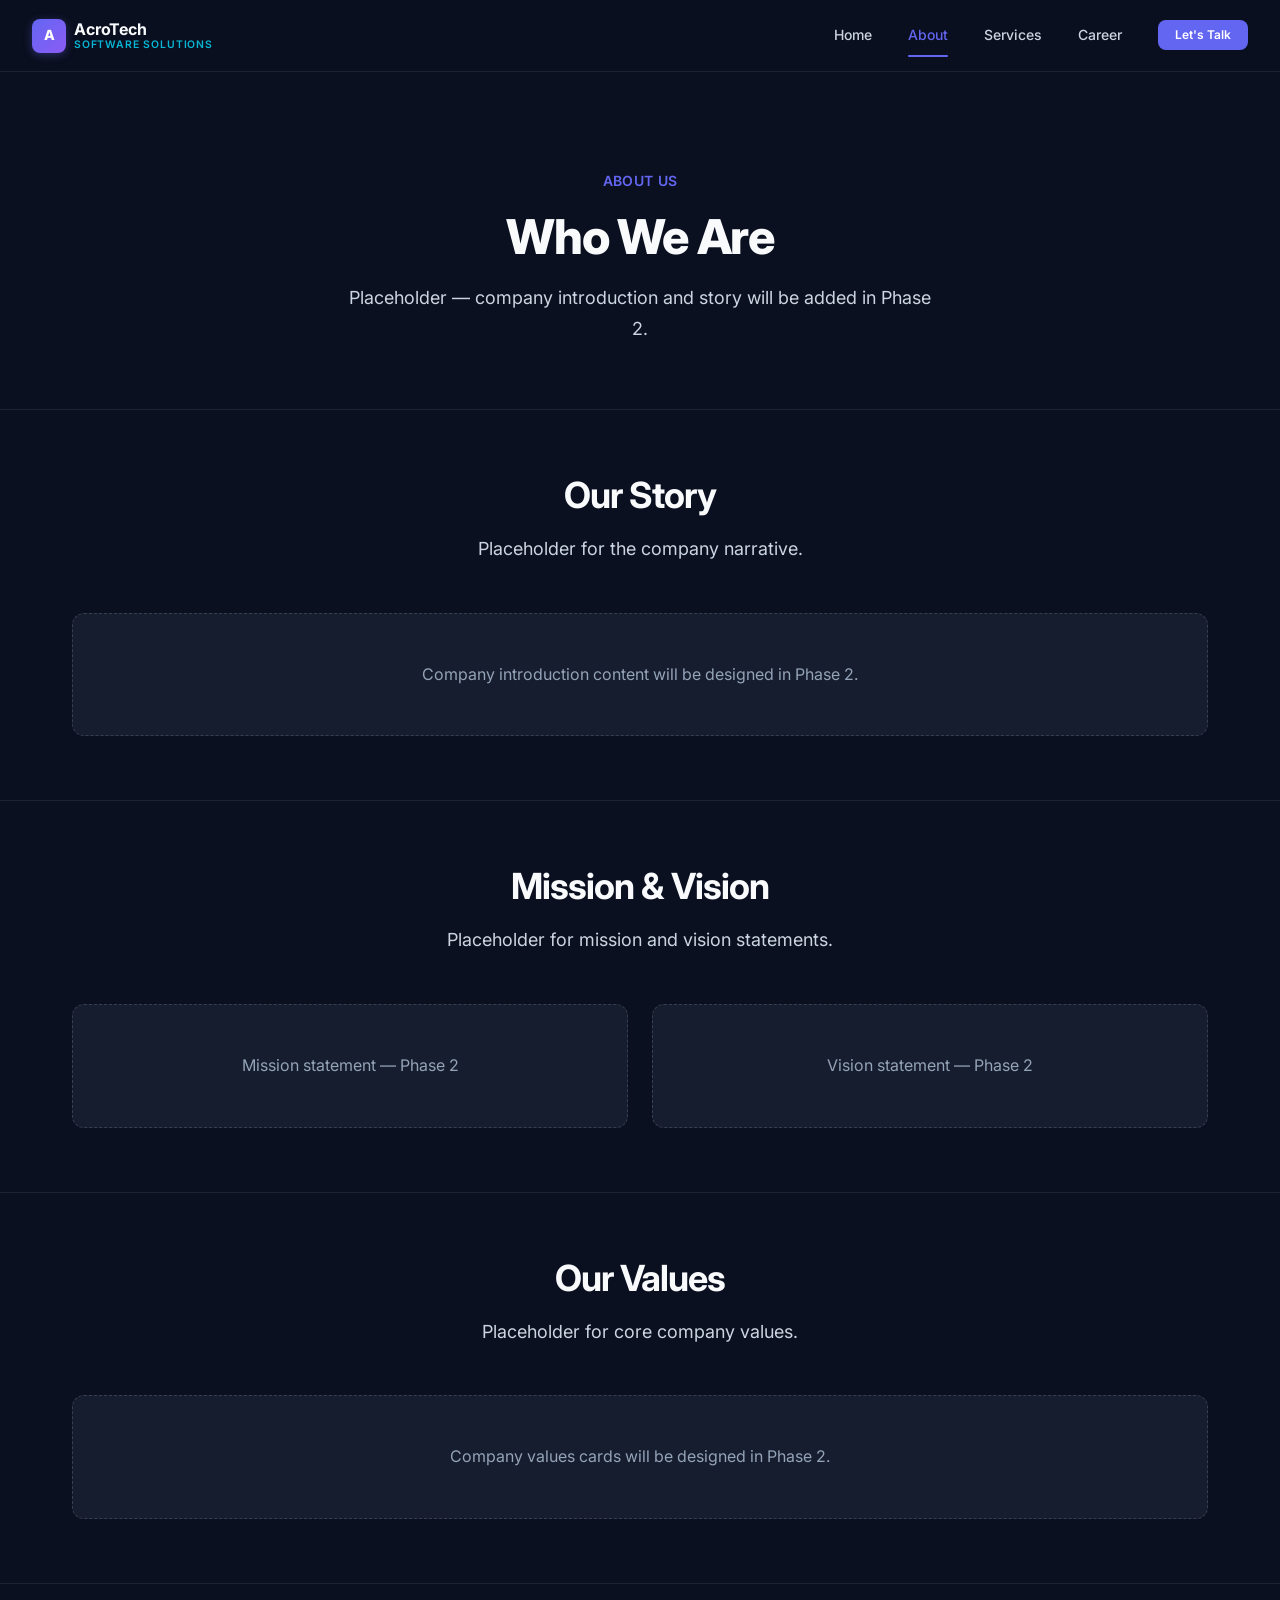
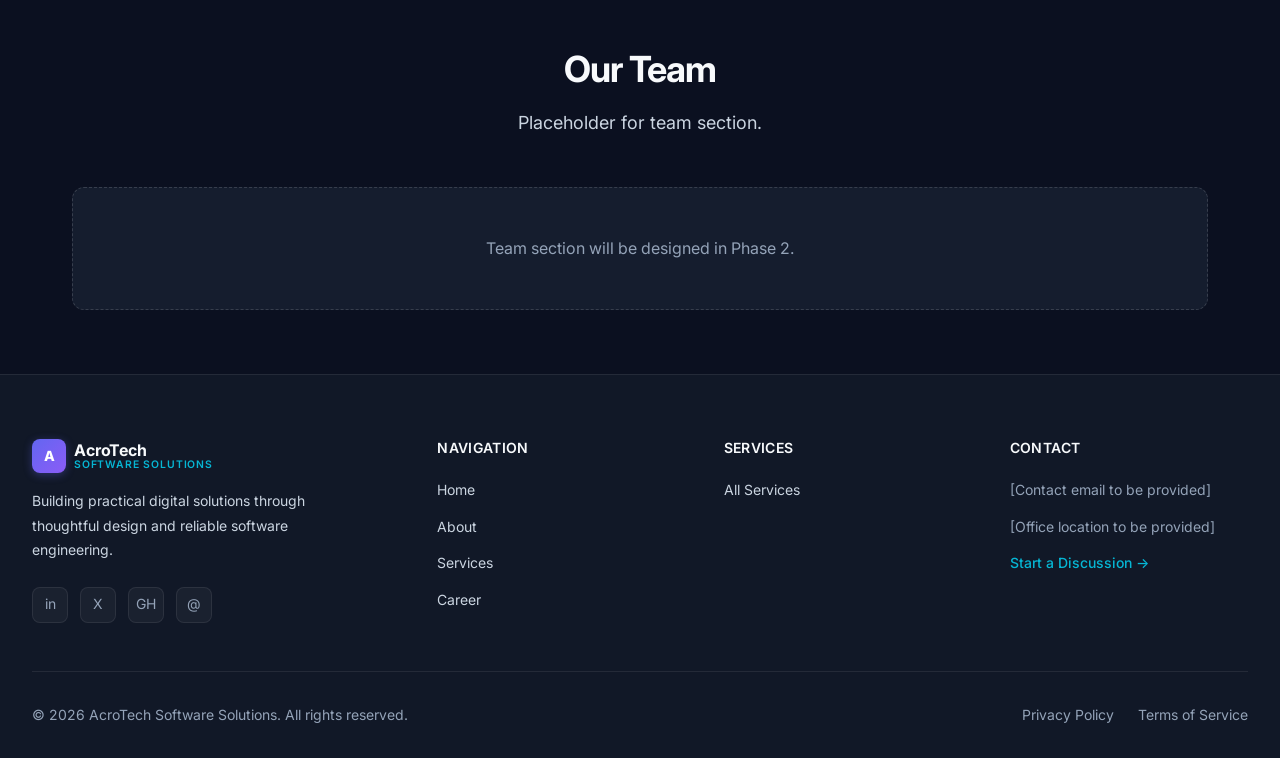
==== pages/about.html @ 577f17df "initial commit after home page final" ====
<!DOCTYPE html>
<html lang="en">
<head>
  <meta charset="UTF-8">
  <meta name="viewport" content="width=device-width, initial-scale=1.0">
  <meta name="description" content="Learn about AcroTech Software Solutions, our engineering approach, mission, and commitment to purposeful digital technology.">
  <title>About Us | AcroTech Software Solutions</title>

  <!-- Favicon References -->
  <link rel="icon" type="image/png" href="../assets/logos/logo.png">
  <link rel="apple-touch-icon" href="../assets/logos/logo.png">

  <!-- Google Fonts -->
  <link rel="preconnect" href="https://fonts.googleapis.com">
  <link rel="preconnect" href="https://fonts.gstatic.com" crossorigin>
  <link href="https://fonts.googleapis.com/css2?family=Inter:wght@400;500;600;700;800&display=swap" rel="stylesheet">

  <!-- Stylesheets -->
  <link rel="stylesheet" href="../css/variables.css">
  <link rel="stylesheet" href="../css/reset.css">
  <link rel="stylesheet" href="../css/global.css">
  <link rel="stylesheet" href="../css/layout.css">
  <link rel="stylesheet" href="../css/components.css">
  <link rel="stylesheet" href="../css/pages/about.css">
  <link rel="stylesheet" href="../css/responsive.css">
</head>
<body>

  <div class="page-wrapper">

    <!-- ======== HEADER ======== -->
    <header class="site-header" role="banner">
      <div class="header-inner">

        <!-- Logo -->
        <a href="../index.html" class="site-logo" aria-label="AcroTech Software Solutions — Home">
          <img src="../assets/logos/logo.png" alt="AcroTech Software Solutions" class="site-logo-img">
          <span class="site-logo-fallback">
            <span class="logo-icon" aria-hidden="true">A</span>
            <span class="site-logo-text">
              <span class="site-logo-name">AcroTech</span>
              <span class="site-logo-sub">Software Solutions</span>
            </span>
          </span>
        </a>

        <!-- Desktop Navigation -->
        <nav class="desktop-nav" aria-label="Main navigation">
          <a href="../index.html" class="nav-link" data-page="home">Home</a>
          <a href="about.html" class="nav-link" data-page="about">About</a>
          <a href="services.html" class="nav-link" data-page="services">Services</a>
          <a href="career.html" class="nav-link" data-page="career">Career</a>
          <a href="../index.html#contact" class="btn btn-primary btn-sm nav-cta desktop-only">Let's Talk</a>
        </nav>

        <!-- Hamburger (mobile) -->
        <button
          class="hamburger-btn"
          id="hamburger-btn"
          type="button"
          aria-label="Open menu"
          aria-expanded="false"
          aria-controls="mobile-nav"
        >
          <span class="hamburger-line" aria-hidden="true"></span>
          <span class="hamburger-line" aria-hidden="true"></span>
          <span class="hamburger-line" aria-hidden="true"></span>
        </button>
      </div>

      <!-- Mobile Overlay -->
      <div class="mobile-nav-overlay" id="mobile-nav-overlay" aria-hidden="true"></div>

      <!-- Mobile Navigation -->
      <nav class="mobile-nav" id="mobile-nav" aria-label="Mobile navigation">
        <div class="mobile-nav-links">
          <a href="../index.html" class="mobile-nav-link" data-page="home">Home</a>
          <a href="about.html" class="mobile-nav-link" data-page="about">About</a>
          <a href="services.html" class="mobile-nav-link" data-page="services">Services</a>
          <a href="career.html" class="mobile-nav-link" data-page="career">Career</a>
        </div>
        <div class="mobile-nav-cta">
          <a href="../index.html#contact" class="btn btn-primary">Let's Talk</a>
        </div>
      </nav>
    </header>

    <!-- ======== MAIN CONTENT (Preserved Foundation) ======== -->
    <main class="main-content" id="main-content">

      <!-- Page Hero -->
      <section class="page-hero">
        <div class="container">
          <span class="section-label">About Us</span>
          <h1 class="page-hero-title">Who We Are</h1>
          <p class="page-hero-subtitle">
            Placeholder — company introduction and story will be added in Phase 2.
          </p>
        </div>
      </section>

      <!-- Section: Company Introduction (placeholder) -->
      <section class="placeholder-section" id="introduction">
        <div class="container">
          <div class="section-header-center">
            <h2 class="section-title">Our Story</h2>
            <p class="section-subtitle">Placeholder for the company narrative.</p>
          </div>
          <div class="placeholder-block">
            <p>Company introduction content will be designed in Phase 2.</p>
          </div>
        </div>
      </section>

      <!-- Section: Mission & Vision (placeholder) -->
      <section class="placeholder-section" id="mission-vision">
        <div class="container">
          <div class="section-header-center">
            <h2 class="section-title">Mission &amp; Vision</h2>
            <p class="section-subtitle">Placeholder for mission and vision statements.</p>
          </div>
          <div class="grid grid-2 gap-6">
            <div class="placeholder-block">
              <p>Mission statement — Phase 2</p>
            </div>
            <div class="placeholder-block">
              <p>Vision statement — Phase 2</p>
            </div>
          </div>
        </div>
      </section>

      <!-- Section: Values (placeholder) -->
      <section class="placeholder-section" id="values">
        <div class="container">
          <div class="section-header-center">
            <h2 class="section-title">Our Values</h2>
            <p class="section-subtitle">Placeholder for core company values.</p>
          </div>
          <div class="placeholder-block">
            <p>Company values cards will be designed in Phase 2.</p>
          </div>
        </div>
      </section>

      <!-- Section: Team (placeholder) -->
      <section class="placeholder-section" id="team">
        <div class="container">
          <div class="section-header-center">
            <h2 class="section-title">Our Team</h2>
            <p class="section-subtitle">Placeholder for team section.</p>
          </div>
          <div class="placeholder-block">
            <p>Team section will be designed in Phase 2.</p>
          </div>
        </div>
      </section>

    </main>

    <!-- ======== FOOTER ======== -->
    <footer class="site-footer" role="contentinfo">
      <div class="footer-inner">
        <div class="footer-grid">

          <div class="footer-brand">
            <a href="../index.html" class="site-logo" aria-label="AcroTech Software Solutions — Home">
              <img src="../assets/logos/logo.png" alt="AcroTech Software Solutions" class="site-logo-img">
              <span class="site-logo-fallback">
                <span class="logo-icon" aria-hidden="true">A</span>
                <span class="site-logo-text">
                  <span class="site-logo-name">AcroTech</span>
                  <span class="site-logo-sub">Software Solutions</span>
                </span>
              </span>
            </a>
            <p class="footer-brand-text">
              Building practical digital solutions through thoughtful design and reliable software engineering.
            </p>
            <div class="footer-social">
              <a href="#" class="footer-social-link" aria-label="LinkedIn profile placeholder" title="LinkedIn">in</a>
              <a href="#" class="footer-social-link" aria-label="Twitter / X profile placeholder" title="Twitter / X">X</a>
              <a href="#" class="footer-social-link" aria-label="GitHub profile placeholder" title="GitHub">GH</a>
              <a href="#" class="footer-social-link" aria-label="Email placeholder" title="Email">@</a>
            </div>
          </div>

          <div class="footer-column">
            <h3 class="footer-heading">Navigation</h3>
            <div class="footer-links">
              <a href="../index.html" class="footer-link">Home</a>
              <a href="about.html" class="footer-link">About</a>
              <a href="services.html" class="footer-link">Services</a>
              <a href="career.html" class="footer-link">Career</a>
            </div>
          </div>

          <div class="footer-column">
            <h3 class="footer-heading">Services</h3>
            <div class="footer-links">
              <a href="services.html" class="footer-link">All Services</a>
            </div>
          </div>

          <div class="footer-column">
            <h3 class="footer-heading">Contact</h3>
            <div class="footer-links">
              <span class="footer-link" style="color: var(--color-text-muted);">[Contact email to be provided]</span>
              <span class="footer-link" style="color: var(--color-text-muted);">[Office location to be provided]</span>
              <a href="../index.html#contact" class="footer-link" style="color: var(--color-accent); font-weight: var(--font-medium);">Start a Discussion &rarr;</a>
            </div>
          </div>

        </div>

        <div class="footer-bottom">
          <p class="footer-copyright">&copy; <span class="js-current-year">2026</span> AcroTech Software Solutions. All rights reserved.</p>
          <div class="footer-legal">
            <a href="#" class="footer-legal-link">Privacy Policy</a>
            <a href="#" class="footer-legal-link">Terms of Service</a>
          </div>
        </div>
      </div>
    </footer>

  </div>

  <script src="../js/main.js"></script>
  <script src="../js/navigation.js"></script>
  <script src="../js/components.js"></script>
</body>
</html>
---- css/variables.css ----
/* ============================================
   CSS Design Tokens — Brand & System Variables
   ============================================ */

:root {
  /* ---- Brand Colors ---- */
  --color-primary: #6366F1;
  --color-primary-hover: #4F46E5;
  --color-primary-light: rgba(99, 102, 241, 0.12);
  --color-secondary: #8B5CF6;
  --color-secondary-hover: #7C3AED;
  --color-accent: #06B6D4;
  --color-accent-hover: #0891B2;

  /* ---- Background & Surface ---- */
  --color-dark-bg: #0B1020;
  --color-dark-surface: #111827;
  --color-dark-card: #151D2E;
  --color-light-bg: #F8FAFC;

  /* ---- Text ---- */
  --color-text-primary: #0F172A;
  --color-text-secondary: #475569;
  --color-text-muted: #94A3B8;
  --color-text-dark-theme: #F8FAFC;
  --color-text-dark-secondary: #CBD5E1;

  /* ---- Semantic ---- */
  --color-success: #22C55E;
  --color-warning: #F59E0B;
  --color-error: #EF4444;

  /* ---- Border ---- */
  --color-border: #E2E8F0;
  --color-border-dark: rgba(255, 255, 255, 0.08);
  --color-border-dark-hover: rgba(255, 255, 255, 0.15);

  /* ---- Typography ---- */
  --font-sans: 'Inter', -apple-system, BlinkMacSystemFont, 'Segoe UI', Roboto,
    Oxygen, Ubuntu, Cantarell, 'Helvetica Neue', sans-serif;
  --font-heading: 'Inter', var(--font-sans);
  --font-mono: 'JetBrains Mono', 'Fira Code', 'Cascadia Code', 'Consolas',
    monospace;

  /* Font Sizes (rem) */
  --text-xs: 0.75rem;     /* 12px */
  --text-sm: 0.875rem;    /* 14px */
  --text-base: 1rem;      /* 16px */
  --text-lg: 1.125rem;    /* 18px */
  --text-xl: 1.25rem;     /* 20px */
  --text-2xl: 1.5rem;     /* 24px */
  --text-3xl: 1.875rem;   /* 30px */
  --text-4xl: 2.25rem;    /* 36px */
  --text-5xl: 3rem;       /* 48px */
  --text-6xl: 3.75rem;    /* 60px */

  /* Font Weights */
  --font-normal: 400;
  --font-medium: 500;
  --font-semibold: 600;
  --font-bold: 700;
  --font-extrabold: 800;

  /* Line Heights */
  --leading-tight: 1.2;
  --leading-snug: 1.35;
  --leading-normal: 1.6;
  --leading-relaxed: 1.75;

  /* Letter Spacing */
  --tracking-tight: -0.025em;
  --tracking-normal: 0;
  --tracking-wide: 0.025em;

  /* ---- Spacing Scale ---- */
  --space-1: 0.25rem;   /* 4px */
  --space-2: 0.5rem;    /* 8px */
  --space-3: 0.75rem;   /* 12px */
  --space-4: 1rem;      /* 16px */
  --space-5: 1.25rem;   /* 20px */
  --space-6: 1.5rem;    /* 24px */
  --space-8: 2rem;      /* 32px */
  --space-10: 2.5rem;   /* 40px */
  --space-12: 3rem;     /* 48px */
  --space-16: 4rem;     /* 64px */
  --space-20: 5rem;     /* 80px */
  --space-24: 6rem;     /* 96px */
  --space-32: 8rem;     /* 128px */

  /* ---- Layout ---- */
  --content-max-width: 1200px;
  --content-wide-max-width: 1400px;
  --content-narrow-max-width: 800px;
  --header-height: 72px;
  --container-padding: var(--space-6);

  /* ---- Border Radius ---- */
  --radius-sm: 0.375rem;  /* 6px */
  --radius-md: 0.5rem;    /* 8px */
  --radius-lg: 0.75rem;   /* 12px */
  --radius-xl: 1rem;      /* 16px */
  --radius-2xl: 1.5rem;   /* 24px */
  --radius-full: 9999px;

  /* ---- Shadows ---- */
  --shadow-sm: 0 1px 2px rgba(0, 0, 0, 0.05);
  --shadow-md: 0 4px 6px -1px rgba(0, 0, 0, 0.07),
               0 2px 4px -2px rgba(0, 0, 0, 0.05);
  --shadow-lg: 0 10px 15px -3px rgba(0, 0, 0, 0.08),
               0 4px 6px -4px rgba(0, 0, 0, 0.04);
  --shadow-xl: 0 20px 25px -5px rgba(0, 0, 0, 0.1),
               0 8px 10px -6px rgba(0, 0, 0, 0.04);
  --shadow-glow-primary: 0 0 20px rgba(99, 102, 241, 0.25);
  --shadow-glow-accent: 0 0 20px rgba(6, 182, 212, 0.2);
  --shadow-dark-card: 0 4px 12px rgba(0, 0, 0, 0.3);

  /* ---- Transitions ---- */
  --transition-fast: 150ms ease;
  --transition-base: 250ms ease;
  --transition-slow: 400ms ease;
  --transition-spring: 350ms cubic-bezier(0.34, 1.56, 0.64, 1);

  /* ---- Z-Index Layers ---- */
  --z-dropdown: 100;
  --z-sticky: 200;
  --z-overlay: 300;
  --z-modal: 400;
  --z-nav: 500;
  --z-toast: 600;
}

/* Reduce motion for users who prefer it */
@media (prefers-reduced-motion: reduce) {
  :root {
    --transition-fast: 0ms;
    --transition-base: 0ms;
    --transition-slow: 0ms;
    --transition-spring: 0ms;
  }
}
---- css/global.css ----
/* ============================================
   Global Styles — Typography, links, buttons
   ============================================ */

/* ---- Typography ---- */

h1 {
  font-size: var(--text-5xl);
  font-weight: var(--font-extrabold);
  line-height: var(--leading-tight);
  letter-spacing: var(--tracking-tight);
  color: var(--color-text-dark-theme);
}

h2 {
  font-size: var(--text-4xl);
  font-weight: var(--font-bold);
  line-height: var(--leading-tight);
  letter-spacing: var(--tracking-tight);
  color: var(--color-text-dark-theme);
}

h3 {
  font-size: var(--text-2xl);
  font-weight: var(--font-semibold);
  line-height: var(--leading-snug);
  color: var(--color-text-dark-theme);
}

h4 {
  font-size: var(--text-xl);
  font-weight: var(--font-semibold);
  line-height: var(--leading-snug);
  color: var(--color-text-dark-theme);
}

h5 {
  font-size: var(--text-lg);
  font-weight: var(--font-medium);
  line-height: var(--leading-snug);
  color: var(--color-text-dark-theme);
}

h6 {
  font-size: var(--text-base);
  font-weight: var(--font-medium);
  line-height: var(--leading-snug);
  color: var(--color-text-dark-theme);
}

p {
  font-size: var(--text-base);
  line-height: var(--leading-normal);
  color: var(--color-text-dark-secondary);
}

p + p {
  margin-top: var(--space-4);
}

small {
  font-size: var(--text-sm);
  color: var(--color-text-muted);
}

strong {
  font-weight: var(--font-semibold);
}

/* ---- Links ---- */

a {
  transition: color var(--transition-fast);
}

a:hover {
  color: var(--color-primary);
}

a:focus-visible {
  outline: 2px solid var(--color-primary);
  outline-offset: 2px;
  border-radius: var(--radius-sm);
}

/* ---- Buttons ---- */

.btn {
  display: inline-flex;
  align-items: center;
  justify-content: center;
  gap: var(--space-2);
  padding: var(--space-3) var(--space-6);
  font-size: var(--text-sm);
  font-weight: var(--font-semibold);
  line-height: 1;
  border-radius: var(--radius-md);
  cursor: pointer;
  transition: all var(--transition-base);
  white-space: nowrap;
  border: 1px solid transparent;
  text-decoration: none;
}

.btn:focus-visible {
  outline: 2px solid var(--color-primary);
  outline-offset: 2px;
}

/* Primary Button */
.btn-primary {
  background: var(--color-primary);
  color: #fff;
}

.btn-primary:hover {
  background: var(--color-primary-hover);
  color: #fff;
  box-shadow: var(--shadow-glow-primary);
  transform: translateY(-1px);
}

.btn-primary:active {
  transform: translateY(0);
  box-shadow: none;
}

/* Secondary / Outline Button */
.btn-secondary {
  background: transparent;
  color: var(--color-text-dark-theme);
  border-color: var(--color-border-dark-hover);
}

.btn-secondary:hover {
  background: rgba(255, 255, 255, 0.05);
  border-color: var(--color-primary);
  color: var(--color-primary);
}

/* Ghost Button */
.btn-ghost {
  background: transparent;
  color: var(--color-text-dark-secondary);
}

.btn-ghost:hover {
  background: rgba(255, 255, 255, 0.05);
  color: var(--color-text-dark-theme);
}

/* Button Sizes */
.btn-sm {
  padding: var(--space-2) var(--space-4);
  font-size: var(--text-xs);
}

.btn-lg {
  padding: var(--space-4) var(--space-8);
  font-size: var(--text-base);
}

/* ---- Cards ---- */

.card {
  background: var(--color-dark-card);
  border: 1px solid var(--color-border-dark);
  border-radius: var(--radius-lg);
  padding: var(--space-6);
  transition: border-color var(--transition-base),
              box-shadow var(--transition-base),
              transform var(--transition-base);
}

.card:hover {
  border-color: var(--color-border-dark-hover);
  box-shadow: var(--shadow-dark-card);
}

/* ---- Section Helpers ---- */

.section {
  padding: var(--space-20) 0;
}

.section-sm {
  padding: var(--space-12) 0;
}

.section-lg {
  padding: var(--space-32) 0;
}

/* Section Titles */
.section-label {
  display: inline-block;
  font-size: var(--text-sm);
  font-weight: var(--font-semibold);
  color: var(--color-primary);
  text-transform: uppercase;
  letter-spacing: var(--tracking-wide);
  margin-bottom: var(--space-4);
}

.section-title {
  font-size: var(--text-4xl);
  font-weight: var(--font-bold);
  line-height: var(--leading-tight);
  color: var(--color-text-dark-theme);
  margin-bottom: var(--space-4);
}

.section-subtitle {
  font-size: var(--text-lg);
  color: var(--color-text-dark-secondary);
  max-width: 640px;
  line-height: var(--leading-relaxed);
}

/* Centered section header */
.section-header-center {
  text-align: center;
  margin-bottom: var(--space-12);
}

.section-header-center .section-subtitle {
  margin-left: auto;
  margin-right: auto;
}

/* ---- Dividers ---- */

hr,
.divider {
  border: none;
  height: 1px;
  background: var(--color-border-dark);
  margin: var(--space-8) 0;
}

/* ---- Selection ---- */

::selection {
  background: var(--color-primary);
  color: #fff;
}

/* ---- Scrollbar (Webkit) ---- */

::-webkit-scrollbar {
  width: 8px;
}

::-webkit-scrollbar-track {
  background: var(--color-dark-bg);
}

::-webkit-scrollbar-thumb {
  background: var(--color-dark-card);
  border-radius: var(--radius-full);
}

::-webkit-scrollbar-thumb:hover {
  background: var(--color-text-muted);
}
---- css/layout.css ----
/* ============================================
   Layout — Containers, grid, and page structure
   ============================================ */

/* ---- Page Layout ---- */

.page-wrapper {
  display: flex;
  flex-direction: column;
  min-height: 100vh;
}

.main-content {
  flex: 1;
  padding-top: var(--header-height);
}

/* ---- Containers ---- */

.container {
  width: 100%;
  max-width: var(--content-max-width);
  margin-left: auto;
  margin-right: auto;
  padding-left: var(--container-padding);
  padding-right: var(--container-padding);
}

.container-wide {
  max-width: var(--content-wide-max-width);
}

.container-narrow {
  max-width: var(--content-narrow-max-width);
}

/* ---- Grid System ---- */

.grid {
  display: grid;
  gap: var(--space-6);
}

.grid-2 {
  grid-template-columns: repeat(2, 1fr);
}

.grid-3 {
  grid-template-columns: repeat(3, 1fr);
}

.grid-4 {
  grid-template-columns: repeat(4, 1fr);
}

/* ---- Flex Utilities ---- */

.flex {
  display: flex;
}

.flex-center {
  display: flex;
  align-items: center;
  justify-content: center;
}

.flex-between {
  display: flex;
  align-items: center;
  justify-content: space-between;
}

.flex-col {
  flex-direction: column;
}

.flex-wrap {
  flex-wrap: wrap;
}

.gap-2 { gap: var(--space-2); }
.gap-3 { gap: var(--space-3); }
.gap-4 { gap: var(--space-4); }
.gap-6 { gap: var(--space-6); }
.gap-8 { gap: var(--space-8); }

/* ---- Text Alignment ---- */

.text-center { text-align: center; }
.text-left   { text-align: left; }
.text-right  { text-align: right; }
---- css/components.css ----
/* ============================================
   Components — Header, Footer, Navigation
   ============================================ */

/* ============================
   HEADER / NAVIGATION
   ============================ */

.site-header {
  position: fixed;
  top: 0;
  left: 0;
  right: 0;
  height: var(--header-height);
  z-index: var(--z-nav);
  background: rgba(11, 16, 32, 0.85);
  backdrop-filter: blur(16px);
  -webkit-backdrop-filter: blur(16px);
  border-bottom: 1px solid var(--color-border-dark);
  transition: background var(--transition-base),
              border-color var(--transition-base);
}

.header-inner {
  display: flex;
  align-items: center;
  justify-content: space-between;
  height: 100%;
  max-width: var(--content-wide-max-width);
  margin: 0 auto;
  padding: 0 var(--container-padding);
}

/* ---- Logo ---- */

.site-logo {
  display: flex;
  align-items: center;
  gap: var(--space-3);
  font-size: var(--text-lg);
  font-weight: var(--font-bold);
  color: var(--color-text-dark-theme);
  text-decoration: none;
  transition: color var(--transition-fast);
  flex-shrink: 0;
}

.site-logo:hover {
  color: var(--color-primary);
}

.site-logo-img {
  height: 38px;
  width: auto;
  max-width: 220px;
  object-fit: contain;
  display: none; /* Shown dynamically when image file is present */
}

.site-logo-fallback {
  display: inline-flex;
  align-items: center;
  gap: var(--space-2);
}

.site-logo .logo-icon {
  width: 34px;
  height: 34px;
  background: linear-gradient(135deg, var(--color-primary), var(--color-secondary));
  border-radius: var(--radius-md);
  display: flex;
  align-items: center;
  justify-content: center;
  color: #fff;
  font-weight: var(--font-extrabold);
  font-size: var(--text-sm);
  box-shadow: 0 2px 8px rgba(99, 102, 241, 0.35);
  flex-shrink: 0;
}

.site-logo-text {
  display: inline-flex;
  flex-direction: column;
  line-height: 1.15;
}

.site-logo-name {
  font-size: var(--text-base);
  font-weight: var(--font-bold);
  color: var(--color-text-dark-theme);
  letter-spacing: -0.01em;
}

.site-logo-sub {
  font-size: 0.65rem;
  font-weight: var(--font-semibold);
  color: var(--color-accent);
  letter-spacing: 0.08em;
  text-transform: uppercase;
}

/* ---- Desktop Navigation ---- */

.desktop-nav {
  display: flex;
  align-items: center;
  gap: var(--space-1);
}

.nav-link {
  position: relative;
  display: inline-flex;
  align-items: center;
  padding: var(--space-2) var(--space-4);
  font-size: var(--text-sm);
  font-weight: var(--font-medium);
  color: var(--color-text-dark-secondary);
  text-decoration: none;
  border-radius: var(--radius-md);
  transition: color var(--transition-fast),
              background var(--transition-fast);
}

.nav-link:hover {
  color: var(--color-text-dark-theme);
  background: rgba(255, 255, 255, 0.05);
}

.nav-link:focus-visible {
  outline: 2px solid var(--color-primary);
  outline-offset: 2px;
}

.nav-link.active {
  color: var(--color-primary);
}

.nav-link.active::after {
  content: '';
  position: absolute;
  bottom: -2px;
  left: var(--space-4);
  right: var(--space-4);
  height: 2px;
  background: var(--color-primary);
  border-radius: var(--radius-full);
}

/* CTA in nav */
.nav-cta {
  margin-left: var(--space-4);
}

/* ---- Hamburger Button ---- */

.hamburger-btn {
  display: none;
  flex-direction: column;
  justify-content: center;
  align-items: center;
  width: 44px;
  height: 44px;
  padding: var(--space-2);
  cursor: pointer;
  border: none;
  background: transparent;
  border-radius: var(--radius-md);
  transition: background var(--transition-fast);
  position: relative;
  z-index: calc(var(--z-nav) + 2);
}

.hamburger-btn:hover {
  background: rgba(255, 255, 255, 0.05);
}

.hamburger-btn:focus-visible {
  outline: 2px solid var(--color-primary);
  outline-offset: 2px;
}

.hamburger-line {
  display: block;
  width: 22px;
  height: 2px;
  background: var(--color-text-dark-theme);
  border-radius: var(--radius-full);
  transition: transform var(--transition-base),
              opacity var(--transition-fast);
}

.hamburger-line + .hamburger-line {
  margin-top: 5px;
}

/* Hamburger → X animation */
.hamburger-btn[aria-expanded="true"] .hamburger-line:nth-child(1) {
  transform: translateY(7px) rotate(45deg);
}

.hamburger-btn[aria-expanded="true"] .hamburger-line:nth-child(2) {
  opacity: 0;
}

.hamburger-btn[aria-expanded="true"] .hamburger-line:nth-child(3) {
  transform: translateY(-7px) rotate(-45deg);
}

/* ---- Mobile Navigation ---- */

.mobile-nav-overlay {
  display: none;
  position: fixed;
  inset: 0;
  background: rgba(0, 0, 0, 0.5);
  z-index: calc(var(--z-nav) - 1);
  opacity: 0;
  transition: opacity var(--transition-base);
}

.mobile-nav-overlay.is-visible {
  display: block;
  opacity: 1;
}

.mobile-nav {
  display: none;
  position: fixed;
  top: var(--header-height);
  left: 0;
  right: 0;
  z-index: var(--z-nav);
  background: var(--color-dark-surface);
  border-bottom: 1px solid var(--color-border-dark);
  padding: var(--space-4) 0;
  transform: translateY(-10px);
  opacity: 0;
  transition: transform var(--transition-base),
              opacity var(--transition-base);
  max-height: calc(100vh - var(--header-height));
  overflow-y: auto;
}

.mobile-nav.is-open {
  display: block;
  transform: translateY(0);
  opacity: 1;
}

.mobile-nav-links {
  display: flex;
  flex-direction: column;
  padding: var(--space-2) var(--container-padding);
}

.mobile-nav-link {
  display: flex;
  align-items: center;
  padding: var(--space-4) var(--space-4);
  font-size: var(--text-base);
  font-weight: var(--font-medium);
  color: var(--color-text-dark-secondary);
  text-decoration: none;
  border-radius: var(--radius-md);
  transition: color var(--transition-fast),
              background var(--transition-fast);
  min-height: 48px; /* comfortable touch target */
}

.mobile-nav-link:hover,
.mobile-nav-link:focus-visible {
  color: var(--color-text-dark-theme);
  background: rgba(255, 255, 255, 0.05);
}

.mobile-nav-link:focus-visible {
  outline: 2px solid var(--color-primary);
  outline-offset: -2px;
}

.mobile-nav-link.active {
  color: var(--color-primary);
  background: var(--color-primary-light);
}

.mobile-nav-cta {
  margin: var(--space-4) var(--container-padding) var(--space-2);
}

.mobile-nav-cta .btn {
  width: 100%;
  justify-content: center;
}

/* ============================
   FOOTER
   ============================ */

.site-footer {
  background: var(--color-dark-surface);
  border-top: 1px solid var(--color-border-dark);
  padding-top: var(--space-16);
  padding-bottom: var(--space-8);
}

.footer-inner {
  max-width: var(--content-wide-max-width);
  margin: 0 auto;
  padding: 0 var(--container-padding);
}

.footer-grid {
  display: grid;
  grid-template-columns: 1.5fr repeat(3, 1fr);
  gap: var(--space-12);
  padding-bottom: var(--space-12);
  border-bottom: 1px solid var(--color-border-dark);
}

/* Brand Column */
.footer-brand {
  max-width: 320px;
}

.footer-brand .site-logo {
  margin-bottom: var(--space-4);
}

.footer-brand-text {
  font-size: var(--text-sm);
  color: var(--color-text-dark-secondary);
  line-height: var(--leading-relaxed);
  margin-bottom: var(--space-6);
}

/* Social Icons */
.footer-social {
  display: flex;
  gap: var(--space-3);
}

.footer-social-link {
  display: flex;
  align-items: center;
  justify-content: center;
  width: 36px;
  height: 36px;
  border-radius: var(--radius-md);
  color: var(--color-text-muted);
  background: rgba(255, 255, 255, 0.04);
  border: 1px solid var(--color-border-dark);
  transition: all var(--transition-fast);
  font-size: var(--text-sm);
}

.footer-social-link:hover {
  color: var(--color-primary);
  border-color: var(--color-primary);
  background: var(--color-primary-light);
}

.footer-social-link:focus-visible {
  outline: 2px solid var(--color-primary);
  outline-offset: 2px;
}

/* Footer Column */
.footer-column {
  display: flex;
  flex-direction: column;
}

.footer-heading {
  font-size: var(--text-sm);
  font-weight: var(--font-semibold);
  color: var(--color-text-dark-theme);
  text-transform: uppercase;
  letter-spacing: var(--tracking-wide);
  margin-bottom: var(--space-5);
}

.footer-links {
  display: flex;
  flex-direction: column;
  gap: var(--space-3);
}

.footer-link {
  font-size: var(--text-sm);
  color: var(--color-text-dark-secondary);
  text-decoration: none;
  transition: color var(--transition-fast);
  line-height: var(--leading-relaxed);
}

.footer-link:hover {
  color: var(--color-primary);
}

.footer-link:focus-visible {
  outline: 2px solid var(--color-primary);
  outline-offset: 2px;
  border-radius: var(--radius-sm);
}

/* Footer Bottom */
.footer-bottom {
  display: flex;
  align-items: center;
  justify-content: space-between;
  padding-top: var(--space-8);
  flex-wrap: wrap;
  gap: var(--space-4);
}

.footer-copyright {
  font-size: var(--text-sm);
  color: var(--color-text-muted);
}

.footer-legal {
  display: flex;
  gap: var(--space-6);
}

.footer-legal-link {
  font-size: var(--text-sm);
  color: var(--color-text-muted);
  text-decoration: none;
  transition: color var(--transition-fast);
}

.footer-legal-link:hover {
  color: var(--color-text-dark-secondary);
}

/* ============================
   PLACEHOLDER PAGE SECTIONS
   ============================ */

.page-hero {
  padding: var(--space-24) 0 var(--space-16);
  text-align: center;
}

.page-hero-title {
  font-size: var(--text-5xl);
  font-weight: var(--font-extrabold);
  color: var(--color-text-dark-theme);
  margin-bottom: var(--space-4);
  letter-spacing: var(--tracking-tight);
}

.page-hero-subtitle {
  font-size: var(--text-lg);
  color: var(--color-text-dark-secondary);
  max-width: 600px;
  margin: 0 auto;
  line-height: var(--leading-relaxed);
}

/* Placeholder section blocks */
.placeholder-section {
  padding: var(--space-16) 0;
  border-top: 1px solid var(--color-border-dark);
}

.placeholder-block {
  background: var(--color-dark-card);
  border: 1px dashed var(--color-border-dark-hover);
  border-radius: var(--radius-lg);
  padding: var(--space-12) var(--space-8);
  text-align: center;
  color: var(--color-text-muted);
  font-size: var(--text-sm);
}

.placeholder-block p {
  color: var(--color-text-muted);
}
---- css/pages/about.css ----
/* ============================================
   About Page — Page-specific styles
   ============================================ */

/* Styles for the About page will be added in Phase 2 */
---- css/responsive.css ----
/* ============================================
   Responsive Breakpoints
   ============================================

   Mobile-first approach:
   - Base styles     : < 640px  (small phones)
   - sm              : ≥ 640px  (large phones)
   - md              : ≥ 768px  (tablets)
   - lg              : ≥ 1024px (small desktops)
   - xl              : ≥ 1280px (large desktops)
   - 2xl             : ≥ 1536px (wide screens)
   ============================================ */

/* ---- Mobile: Show hamburger, hide desktop nav ---- */

@media (max-width: 1023px) {
  .hamburger-btn {
    display: flex;
  }

  .desktop-nav {
    display: none;
  }

  .nav-cta.desktop-only {
    display: none;
  }
}

/* ---- Desktop: Hide hamburger, show desktop nav ---- */

@media (min-width: 1024px) {
  .hamburger-btn {
    display: none !important;
  }

  .mobile-nav,
  .mobile-nav-overlay {
    display: none !important;
  }

  .desktop-nav {
    display: flex;
  }
}

/* ---- Small phones (< 640px) ---- */

@media (max-width: 639px) {
  :root {
    --container-padding: var(--space-4);
  }

  h1, .page-hero-title {
    font-size: var(--text-3xl);
  }

  h2, .section-title {
    font-size: var(--text-2xl);
  }

  h3 {
    font-size: var(--text-xl);
  }

  .section {
    padding: var(--space-12) 0;
  }

  .section-lg {
    padding: var(--space-16) 0;
  }

  .page-hero {
    padding: var(--space-16) 0 var(--space-10);
  }

  /* Footer: single column */
  .footer-grid {
    grid-template-columns: 1fr;
    gap: var(--space-8);
  }

  .footer-bottom {
    flex-direction: column;
    align-items: flex-start;
  }

  .footer-legal {
    flex-wrap: wrap;
    gap: var(--space-4);
  }

  /* Grid: single column */
  .grid-2,
  .grid-3,
  .grid-4 {
    grid-template-columns: 1fr;
  }
}

/* ---- Tablets (640px – 1023px) ---- */

@media (min-width: 640px) and (max-width: 1023px) {
  h1, .page-hero-title {
    font-size: var(--text-4xl);
  }

  /* Footer: 2 columns */
  .footer-grid {
    grid-template-columns: 1fr 1fr;
    gap: var(--space-8);
  }

  .footer-brand {
    grid-column: 1 / -1;
  }

  /* Grid: adjust columns */
  .grid-3,
  .grid-4 {
    grid-template-columns: repeat(2, 1fr);
  }
}

/* ---- Large desktops (≥ 1280px) ---- */

@media (min-width: 1280px) {
  :root {
    --container-padding: var(--space-8);
  }
}

/* ---- Prevent horizontal overflow globally ---- */

html {
  overflow-x: hidden;
}

body {
  overflow-x: hidden;
}
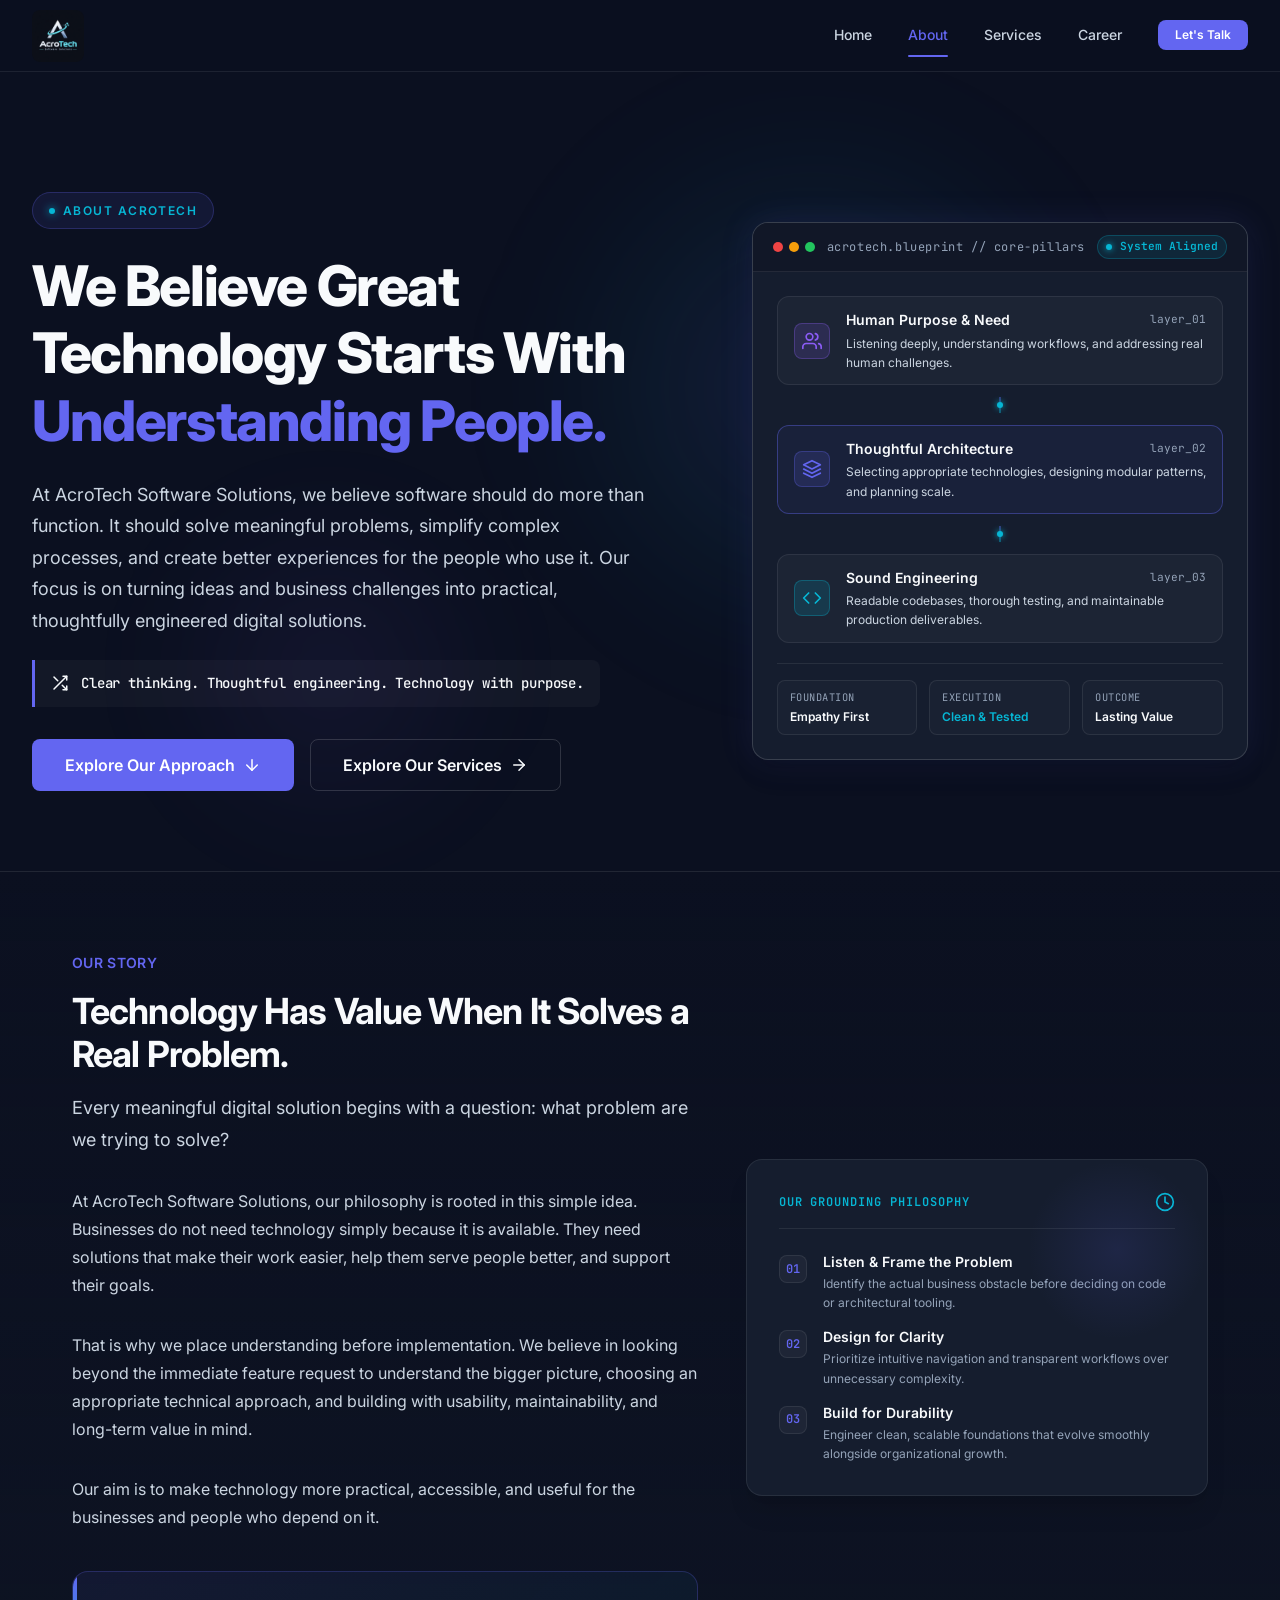
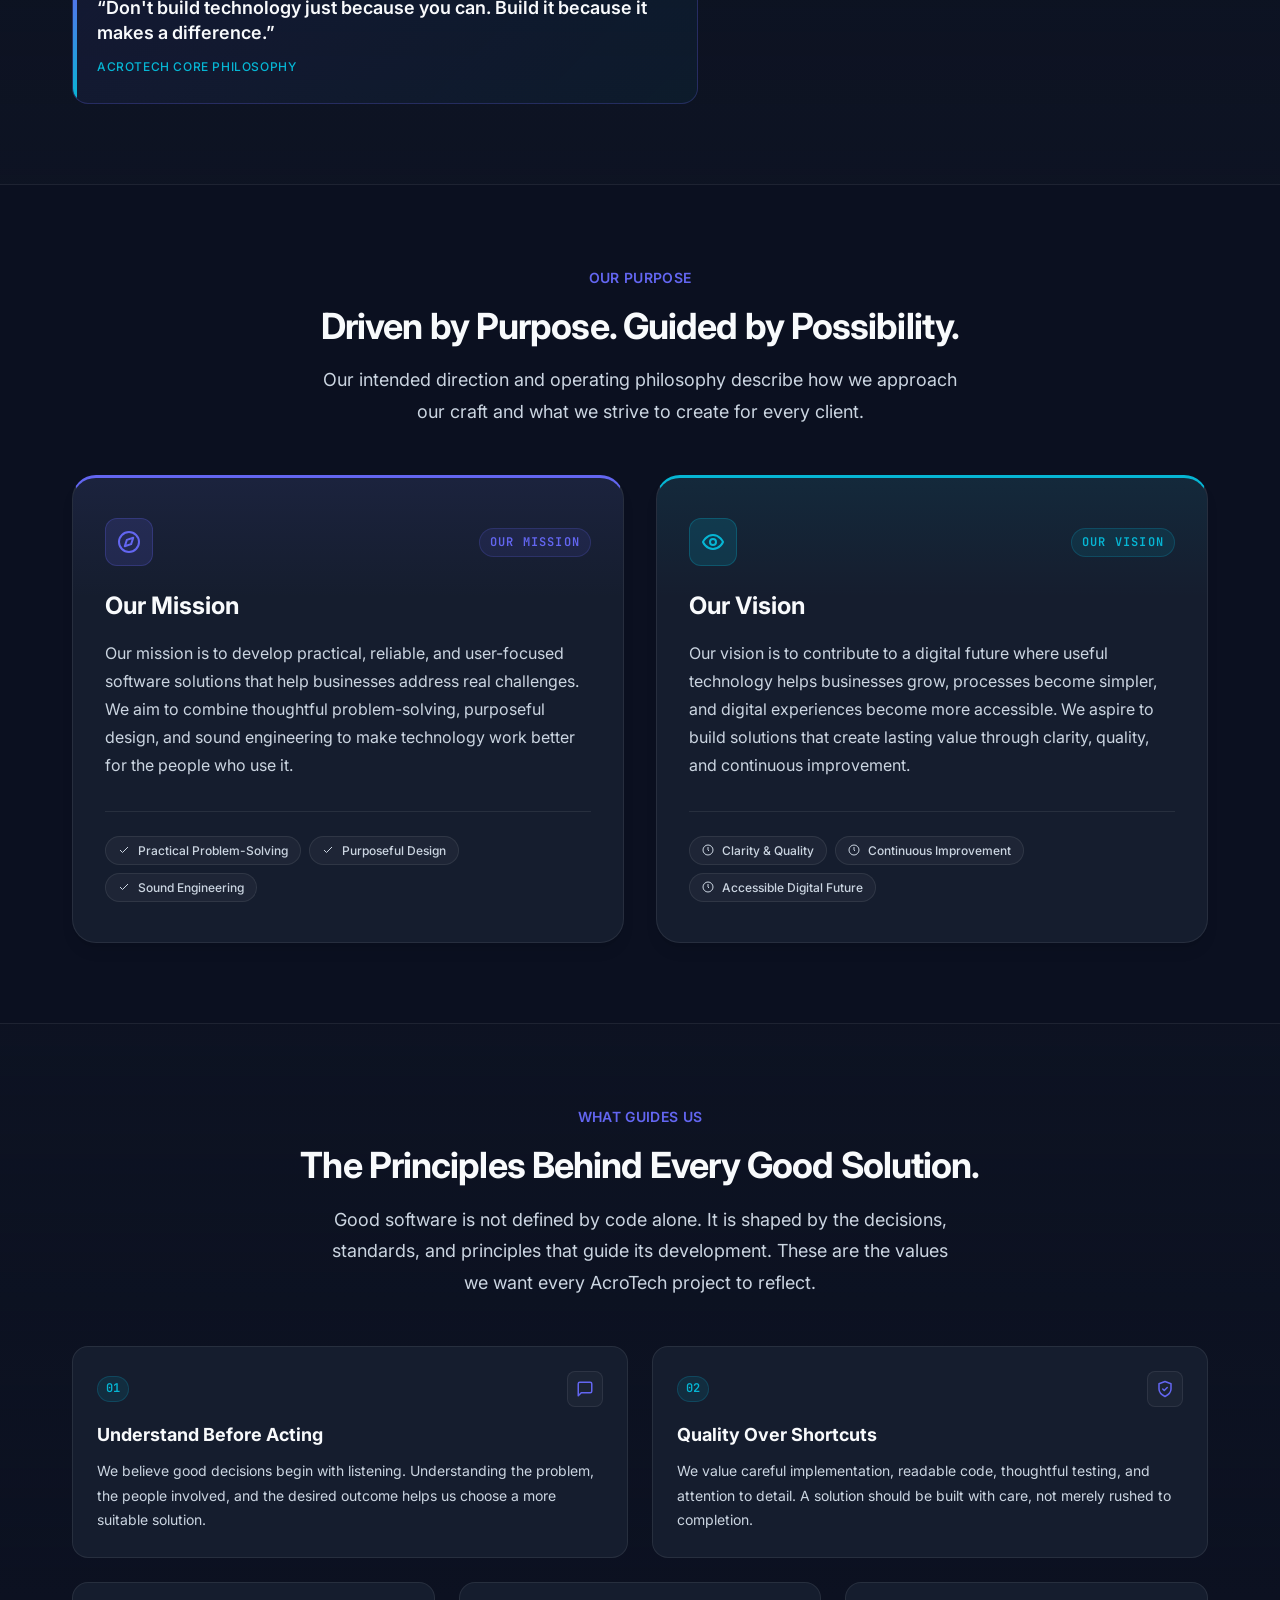
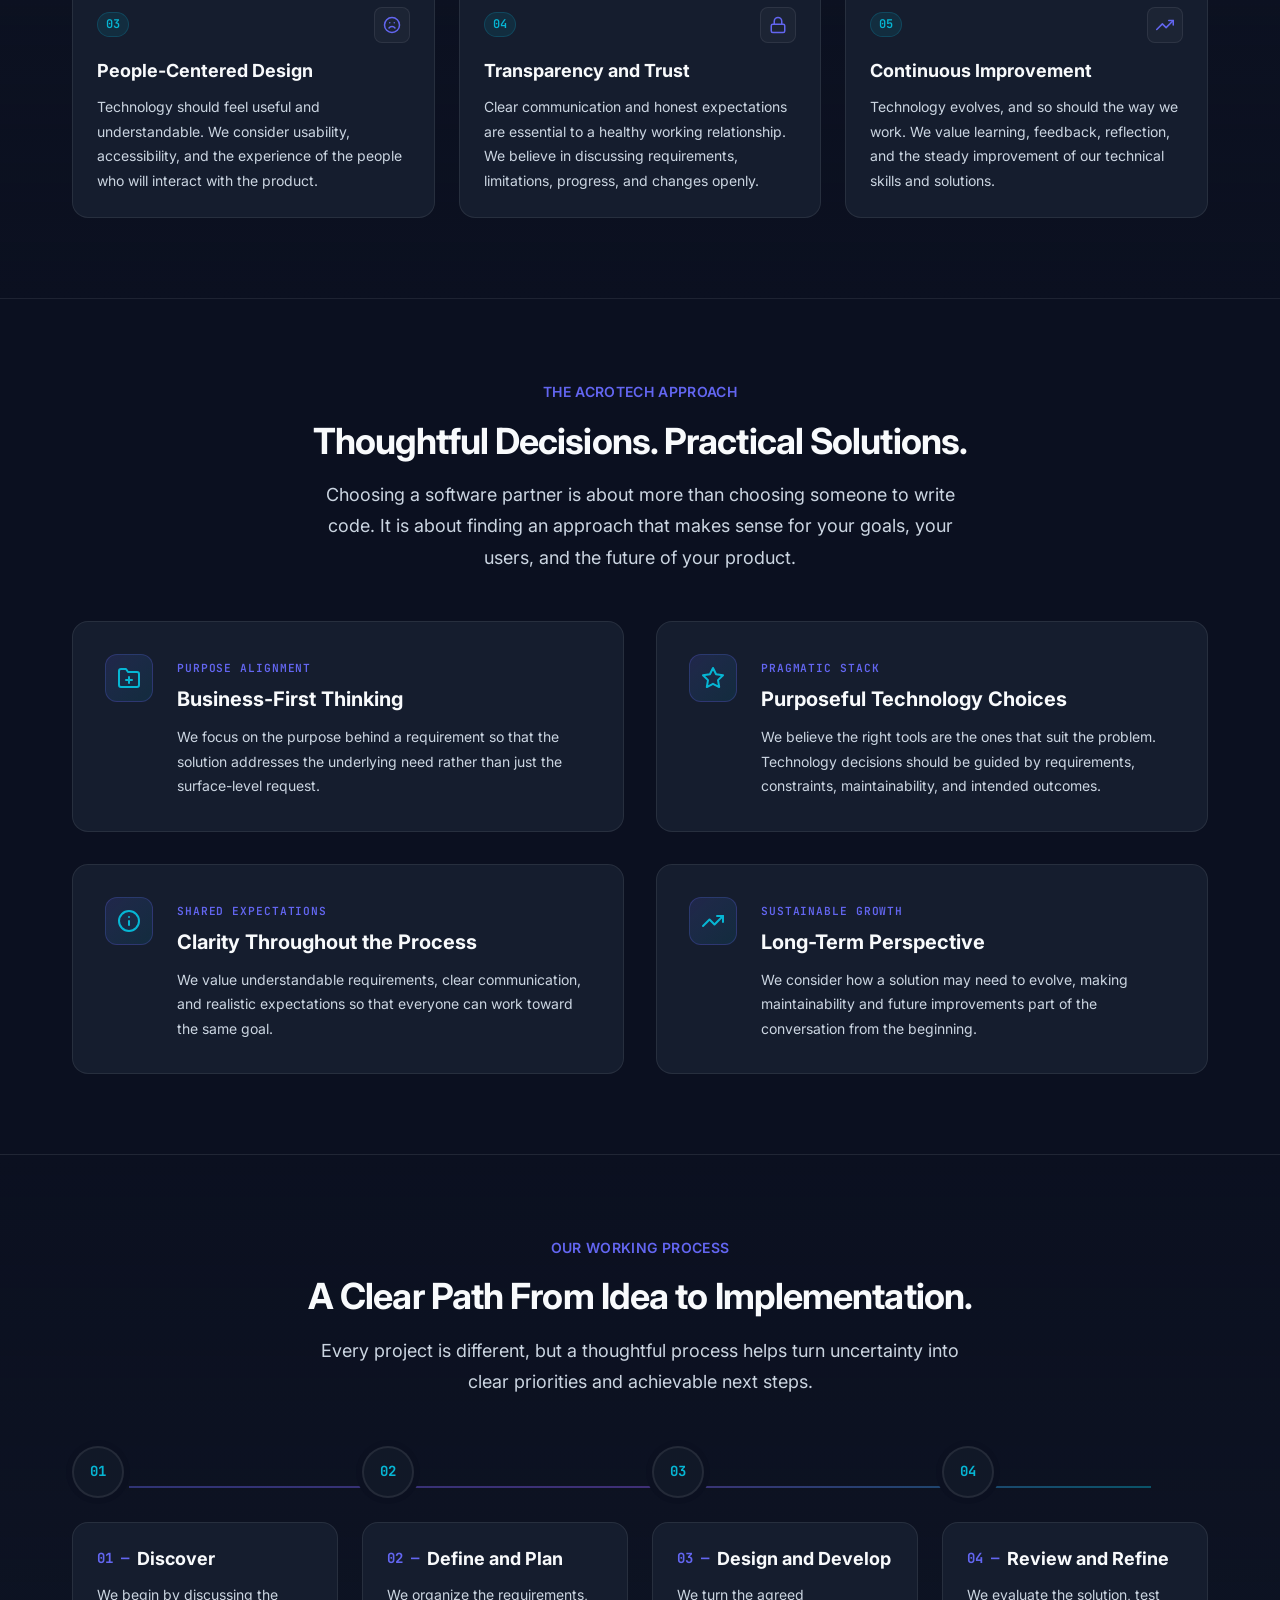
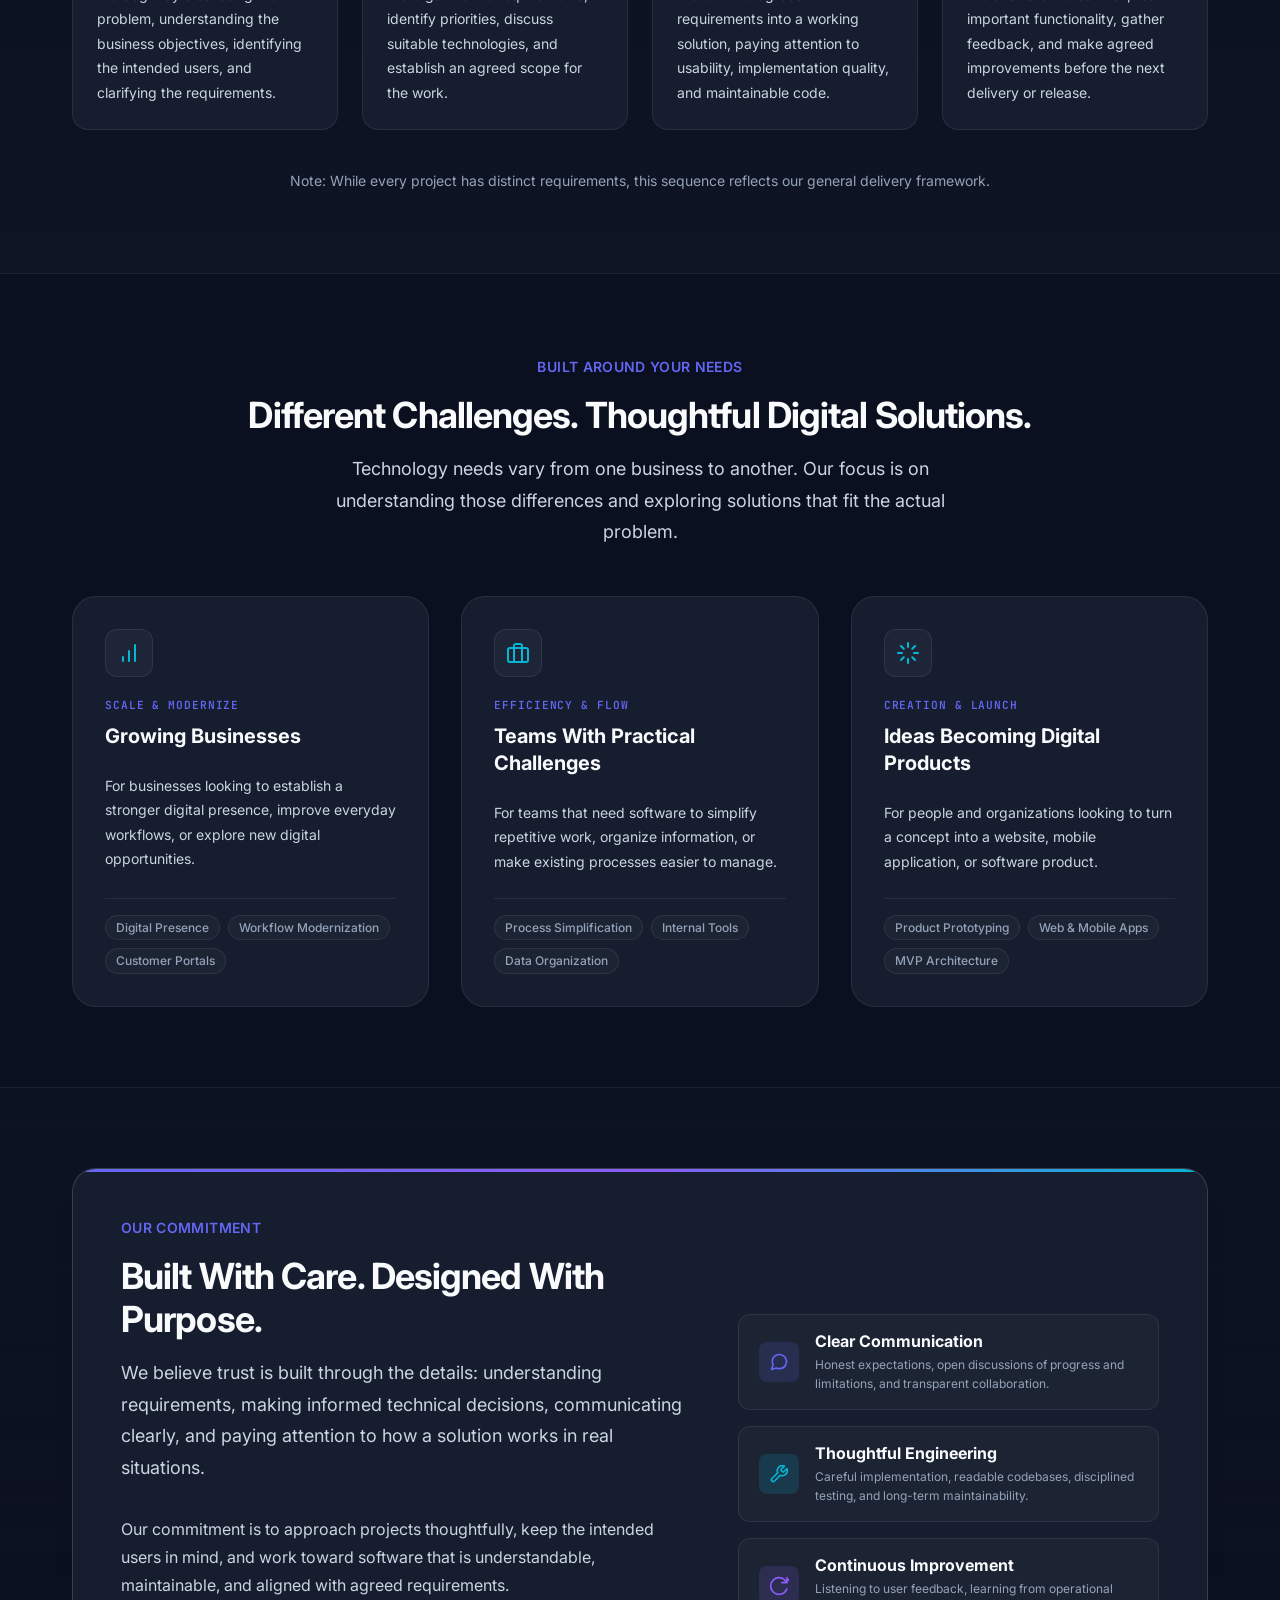
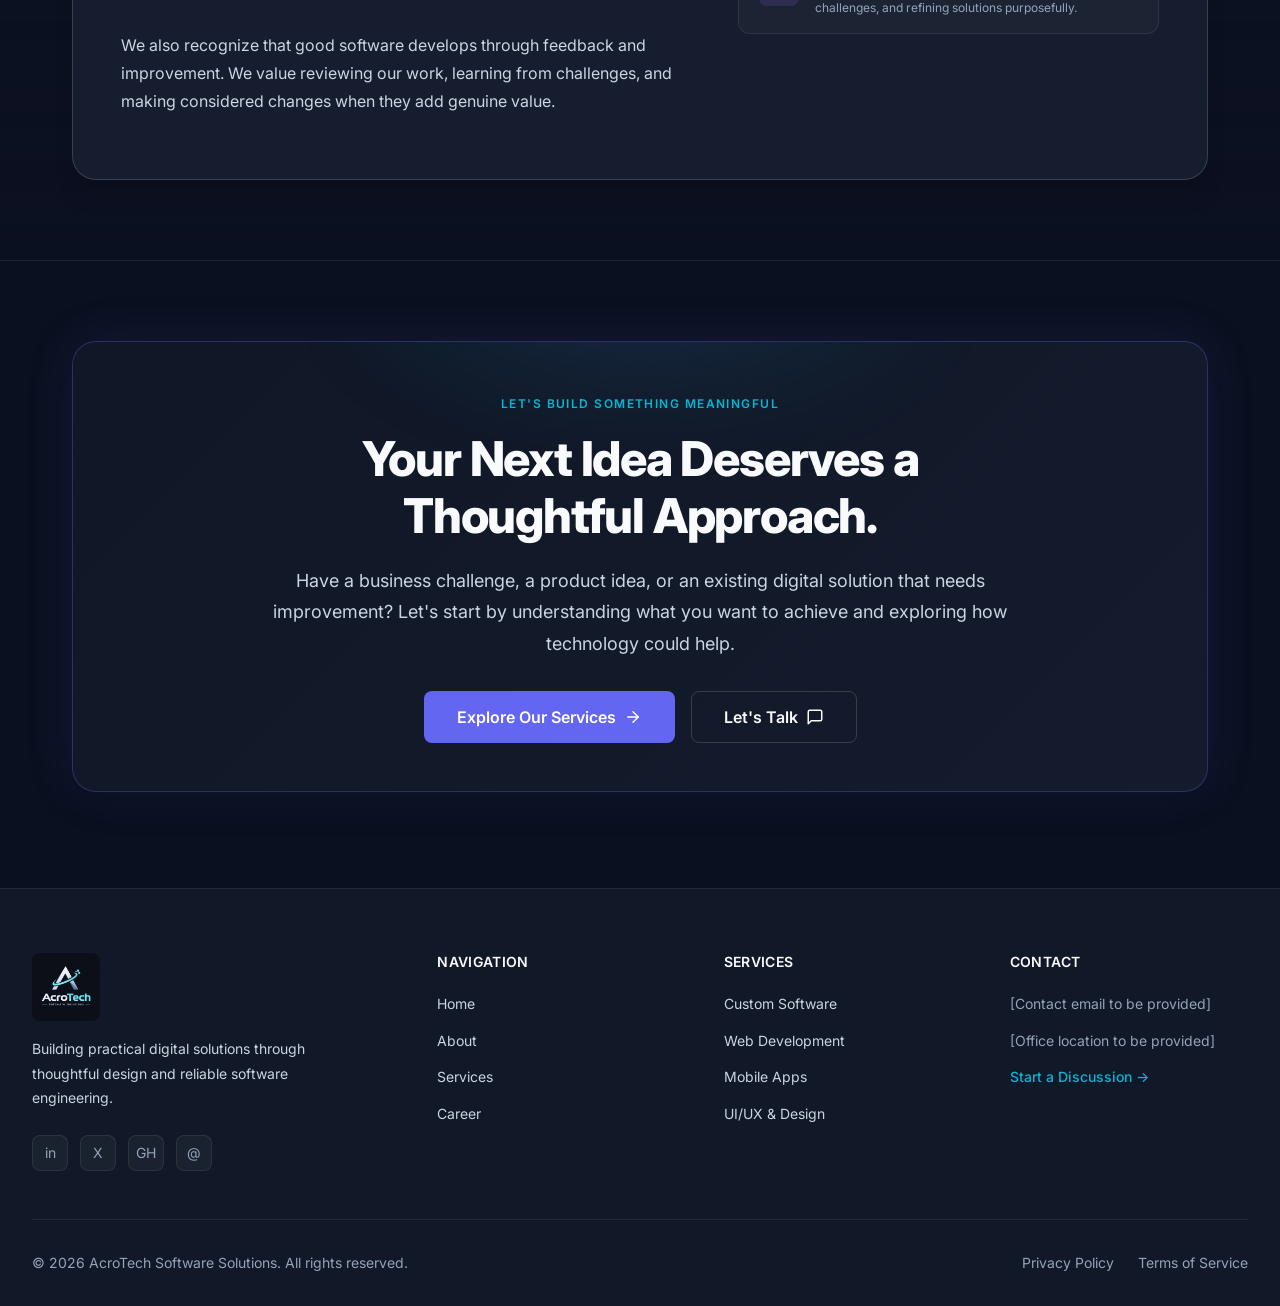
==== commit e1f0e4b1: "about page done" ====
--- a/pages/about.html
+++ b/pages/about.html
@@ -1,9 +1,11 @@
 <!DOCTYPE html>
 <html lang="en">
+
 <head>
   <meta charset="UTF-8">
   <meta name="viewport" content="width=device-width, initial-scale=1.0">
-  <meta name="description" content="Learn about AcroTech Software Solutions, our engineering approach, mission, and commitment to purposeful digital technology.">
+  <meta name="description"
+    content="Learn about AcroTech Software Solutions, our approach to software development, our values, and our commitment to building practical digital solutions.">
   <title>About Us | AcroTech Software Solutions</title>
 
   <!-- Favicon References -->
@@ -13,7 +15,9 @@
   <!-- Google Fonts -->
   <link rel="preconnect" href="https://fonts.googleapis.com">
   <link rel="preconnect" href="https://fonts.gstatic.com" crossorigin>
-  <link href="https://fonts.googleapis.com/css2?family=Inter:wght@400;500;600;700;800&display=swap" rel="stylesheet">
+  <link
+    href="https://fonts.googleapis.com/css2?family=Inter:wght@400;500;600;700;800&family=JetBrains+Mono:wght@400;500;600&display=swap"
+    rel="stylesheet">
 
   <!-- Stylesheets -->
   <link rel="stylesheet" href="../css/variables.css">
@@ -24,6 +28,7 @@
   <link rel="stylesheet" href="../css/pages/about.css">
   <link rel="stylesheet" href="../css/responsive.css">
 </head>
+
 <body>
 
   <div class="page-wrapper">
@@ -47,21 +52,15 @@
         <!-- Desktop Navigation -->
         <nav class="desktop-nav" aria-label="Main navigation">
           <a href="../index.html" class="nav-link" data-page="home">Home</a>
-          <a href="about.html" class="nav-link" data-page="about">About</a>
+          <a href="about.html" class="nav-link active" data-page="about" aria-current="page">About</a>
           <a href="services.html" class="nav-link" data-page="services">Services</a>
           <a href="career.html" class="nav-link" data-page="career">Career</a>
           <a href="../index.html#contact" class="btn btn-primary btn-sm nav-cta desktop-only">Let's Talk</a>
         </nav>
 
         <!-- Hamburger (mobile) -->
-        <button
-          class="hamburger-btn"
-          id="hamburger-btn"
-          type="button"
-          aria-label="Open menu"
-          aria-expanded="false"
-          aria-controls="mobile-nav"
-        >
+        <button class="hamburger-btn" id="hamburger-btn" type="button" aria-label="Open menu" aria-expanded="false"
+          aria-controls="mobile-nav">
           <span class="hamburger-line" aria-hidden="true"></span>
           <span class="hamburger-line" aria-hidden="true"></span>
           <span class="hamburger-line" aria-hidden="true"></span>
@@ -75,7 +74,7 @@
       <nav class="mobile-nav" id="mobile-nav" aria-label="Mobile navigation">
         <div class="mobile-nav-links">
           <a href="../index.html" class="mobile-nav-link" data-page="home">Home</a>
-          <a href="about.html" class="mobile-nav-link" data-page="about">About</a>
+          <a href="about.html" class="mobile-nav-link active" data-page="about" aria-current="page">About</a>
           <a href="services.html" class="mobile-nav-link" data-page="services">Services</a>
           <a href="career.html" class="mobile-nav-link" data-page="career">Career</a>
         </div>
@@ -85,73 +84,891 @@
       </nav>
     </header>
 
-    <!-- ======== MAIN CONTENT (Preserved Foundation) ======== -->
+    <!-- ======== MAIN CONTENT ======== -->
     <main class="main-content" id="main-content">
 
-      <!-- Page Hero -->
-      <section class="page-hero">
+      <!-- ============================================
+           SECTION 1: ABOUT HERO — INTRODUCE WHO WE ARE
+           ============================================ -->
+      <section class="about-hero" id="about-hero">
+        <div class="container container-wide">
+          <div class="about-hero-grid">
+
+            <!-- Hero Left Content -->
+            <div class="about-hero-content">
+              <div class="hero-eyebrow">
+                <span class="hero-eyebrow-dot" aria-hidden="true"></span>
+                <span>ABOUT ACROTECH</span>
+              </div>
+
+              <h1 class="about-hero-title">
+                We Believe Great Technology Starts With <span class="text-highlight">Understanding People.</span>
+              </h1>
+
+              <p class="about-hero-lead">
+                At AcroTech Software Solutions, we believe software should do more than function. It should solve
+                meaningful problems, simplify complex processes, and create better experiences for the people who use
+                it. Our focus is on turning ideas and business challenges into practical, thoughtfully engineered digital
+                solutions.
+              </p>
+
+              <div class="about-hero-quote" role="note">
+                <svg width="18" height="18" viewBox="0 0 24 24" fill="none" stroke="currentColor" stroke-width="2"
+                  stroke-linecap="round" stroke-linejoin="round" aria-hidden="true">
+                  <path d="M16 3h5v5"></path>
+                  <path d="M4 20L21 3"></path>
+                  <path d="M21 16v5h-5"></path>
+                  <path d="M15 15l6 6"></path>
+                  <path d="M4 4l5 5"></path>
+                </svg>
+                <span>Clear thinking. Thoughtful engineering. Technology with purpose.</span>
+              </div>
+
+              <div class="about-hero-actions">
+                <a href="#working-process" class="btn btn-primary btn-lg">
+                  Explore Our Approach
+                  <svg width="18" height="18" viewBox="0 0 24 24" fill="none" stroke="currentColor" stroke-width="2"
+                    stroke-linecap="round" stroke-linejoin="round" aria-hidden="true">
+                    <line x1="12" y1="5" x2="12" y2="19"></line>
+                    <polyline points="19 12 12 19 5 12"></polyline>
+                  </svg>
+                </a>
+                <a href="services.html" class="btn btn-secondary btn-lg">
+                  Explore Our Services
+                  <svg width="18" height="18" viewBox="0 0 24 24" fill="none" stroke="currentColor" stroke-width="2"
+                    stroke-linecap="round" stroke-linejoin="round" aria-hidden="true">
+                    <line x1="5" y1="12" x2="19" y2="12"></line>
+                    <polyline points="12 5 19 12 12 19"></polyline>
+                  </svg>
+                </a>
+              </div>
+            </div>
+
+            <!-- Hero Right Visual: Purposeful System Architecture Blueprint -->
+            <div class="about-hero-visual" aria-hidden="true">
+              <div class="blueprint-window">
+                <div class="blueprint-topbar">
+                  <div class="blueprint-dots">
+                    <span class="blueprint-dot blueprint-dot-red"></span>
+                    <span class="blueprint-dot blueprint-dot-yellow"></span>
+                    <span class="blueprint-dot blueprint-dot-green"></span>
+                  </div>
+                  <span class="blueprint-title">acrotech.blueprint // core-pillars</span>
+                  <div class="blueprint-badge">
+                    <span class="blueprint-pulse"></span>
+                    <span>System Aligned</span>
+                  </div>
+                </div>
+
+                <div class="blueprint-body">
+                  <div class="modules-diagram">
+
+                    <!-- Node 1: People & Problem -->
+                    <div class="module-node">
+                      <div class="node-icon-box purple">
+                        <svg width="20" height="20" viewBox="0 0 24 24" fill="none" stroke="currentColor"
+                          stroke-width="2" stroke-linecap="round" stroke-linejoin="round">
+                          <path d="M17 21v-2a4 4 0 0 0-4-4H5a4 4 0 0 0-4 4v2"></path>
+                          <circle cx="9" cy="7" r="4"></circle>
+                          <path d="M23 21v-2a4 4 0 0 0-3-3.87"></path>
+                          <path d="M16 3.13a4 4 0 0 1 0 7.75"></path>
+                        </svg>
+                      </div>
+                      <div class="node-content">
+                        <div class="node-header">
+                          <span class="node-name">Human Purpose &amp; Need</span>
+                          <span class="node-tag">layer_01</span>
+                        </div>
+                        <p class="node-desc">Listening deeply, understanding workflows, and addressing real human challenges.</p>
+                      </div>
+                    </div>
+
+                    <!-- Connector Line -->
+                    <div class="node-connector">
+                      <div class="node-connector-line"></div>
+                      <div class="node-connector-dot"></div>
+                    </div>
+
+                    <!-- Node 2: Thoughtful Architecture -->
+                    <div class="module-node active-pillar">
+                      <div class="node-icon-box indigo">
+                        <svg width="20" height="20" viewBox="0 0 24 24" fill="none" stroke="currentColor"
+                          stroke-width="2" stroke-linecap="round" stroke-linejoin="round">
+                          <polygon points="12 2 2 7 12 12 22 7 12 2"></polygon>
+                          <polyline points="2 17 12 22 22 17"></polyline>
+                          <polyline points="2 12 12 17 22 12"></polyline>
+                        </svg>
+                      </div>
+                      <div class="node-content">
+                        <div class="node-header">
+                          <span class="node-name">Thoughtful Architecture</span>
+                          <span class="node-tag">layer_02</span>
+                        </div>
+                        <p class="node-desc">Selecting appropriate technologies, designing modular patterns, and planning scale.</p>
+                      </div>
+                    </div>
+
+                    <!-- Connector Line -->
+                    <div class="node-connector">
+                      <div class="node-connector-line"></div>
+                      <div class="node-connector-dot"></div>
+                    </div>
+
+                    <!-- Node 3: Sound Engineering -->
+                    <div class="module-node">
+                      <div class="node-icon-box cyan">
+                        <svg width="20" height="20" viewBox="0 0 24 24" fill="none" stroke="currentColor"
+                          stroke-width="2" stroke-linecap="round" stroke-linejoin="round">
+                          <polyline points="16 18 22 12 16 6"></polyline>
+                          <polyline points="8 6 2 12 8 18"></polyline>
+                        </svg>
+                      </div>
+                      <div class="node-content">
+                        <div class="node-header">
+                          <span class="node-name">Sound Engineering</span>
+                          <span class="node-tag">layer_03</span>
+                        </div>
+                        <p class="node-desc">Readable codebases, thorough testing, and maintainable production deliverables.</p>
+                      </div>
+                    </div>
+
+                  </div>
+
+                  <!-- Metrics Strip -->
+                  <div class="blueprint-metrics">
+                    <div class="bp-metric">
+                      <span class="bp-metric-label">Foundation</span>
+                      <span class="bp-metric-val">Empathy First</span>
+                    </div>
+                    <div class="bp-metric">
+                      <span class="bp-metric-label">Execution</span>
+                      <span class="bp-metric-val accent">Clean &amp; Tested</span>
+                    </div>
+                    <div class="bp-metric">
+                      <span class="bp-metric-label">Outcome</span>
+                      <span class="bp-metric-val">Lasting Value</span>
+                    </div>
+                  </div>
+                </div>
+              </div>
+            </div>
+
+          </div>
+        </div>
+      </section>
+
+      <!-- ============================================
+           SECTION 2: OUR STORY — WHY WE EXIST
+           ============================================ -->
+      <section class="story-section" id="our-story">
         <div class="container">
-          <span class="section-label">About Us</span>
-          <h1 class="page-hero-title">Who We Are</h1>
-          <p class="page-hero-subtitle">
-            Placeholder — company introduction and story will be added in Phase 2.
-          </p>
+          <div class="story-grid">
+
+            <!-- Narrative Content -->
+            <div class="story-content">
+              <span class="section-label">OUR STORY</span>
+              <h2 class="section-title">Technology Has Value When It Solves a Real Problem.</h2>
+
+              <p class="story-lead">
+                Every meaningful digital solution begins with a question: what problem are we trying to solve?
+              </p>
+
+              <p class="story-body">
+                At AcroTech Software Solutions, our philosophy is rooted in this simple idea. Businesses do not need
+                technology simply because it is available. They need solutions that make their work easier, help them
+                serve people better, and support their goals.
+              </p>
+
+              <p class="story-body">
+                That is why we place understanding before implementation. We believe in looking beyond the immediate
+                feature request to understand the bigger picture, choosing an appropriate technical approach, and
+                building with usability, maintainability, and long-term value in mind.
+              </p>
+
+              <p class="story-body">
+                Our aim is to make technology more practical, accessible, and useful for the businesses and people who
+                depend on it.
+              </p>
+
+              <!-- Emphasized Statement Card -->
+              <div class="story-quote-card">
+                <p class="story-quote-text">
+                  &ldquo;Don't build technology just because you can. Build it because it makes a difference.&rdquo;
+                </p>
+                <span class="story-quote-attribution">AcroTech Core Philosophy</span>
+              </div>
+            </div>
+
+            <!-- Supporting Visual Panel: Principles Matrix -->
+            <div class="story-visual-wrap">
+              <div class="philosophy-panel">
+                <div class="panel-header-mini">
+                  <span class="panel-header-title">Our Grounding Philosophy</span>
+                  <svg width="20" height="20" viewBox="0 0 24 24" fill="none" stroke="var(--color-accent)"
+                    stroke-width="2" stroke-linecap="round" stroke-linejoin="round" aria-hidden="true">
+                    <circle cx="12" cy="12" r="10"></circle>
+                    <polyline points="12 6 12 12 16 14"></polyline>
+                  </svg>
+                </div>
+
+                <div class="panel-steps">
+                  <div class="panel-step-item">
+                    <div class="step-num-badge">01</div>
+                    <div>
+                      <h3 class="step-text-title">Listen &amp; Frame the Problem</h3>
+                      <p class="step-text-desc">Identify the actual business obstacle before deciding on code or architectural tooling.</p>
+                    </div>
+                  </div>
+
+                  <div class="panel-step-item">
+                    <div class="step-num-badge">02</div>
+                    <div>
+                      <h3 class="step-text-title">Design for Clarity</h3>
+                      <p class="step-text-desc">Prioritize intuitive navigation and transparent workflows over unnecessary complexity.</p>
+                    </div>
+                  </div>
+
+                  <div class="panel-step-item">
+                    <div class="step-num-badge">03</div>
+                    <div>
+                      <h3 class="step-text-title">Build for Durability</h3>
+                      <p class="step-text-desc">Engineer clean, scalable foundations that evolve smoothly alongside organizational growth.</p>
+                    </div>
+                  </div>
+                </div>
+              </div>
+            </div>
+
+          </div>
         </div>
       </section>
 
-      <!-- Section: Company Introduction (placeholder) -->
-      <section class="placeholder-section" id="introduction">
+      <!-- ============================================
+           SECTION 3: OUR MISSION AND VISION
+           ============================================ -->
+      <section class="purpose-section" id="mission-vision">
         <div class="container">
           <div class="section-header-center">
-            <h2 class="section-title">Our Story</h2>
-            <p class="section-subtitle">Placeholder for the company narrative.</p>
-          </div>
-          <div class="placeholder-block">
-            <p>Company introduction content will be designed in Phase 2.</p>
+            <span class="section-label">OUR PURPOSE</span>
+            <h2 class="section-title">Driven by Purpose. Guided by Possibility.</h2>
+            <p class="section-subtitle">
+              Our intended direction and operating philosophy describe how we approach our craft and what we strive to create for every client.
+            </p>
+          </div>
+
+          <div class="purpose-grid">
+
+            <!-- Mission Panel -->
+            <div class="purpose-card mission-card">
+              <div>
+                <div class="purpose-card-header">
+                  <div class="purpose-icon-wrap" aria-hidden="true">
+                    <svg class="purpose-icon" viewBox="0 0 24 24" fill="none" stroke="currentColor" stroke-width="2"
+                      stroke-linecap="round" stroke-linejoin="round">
+                      <circle cx="12" cy="12" r="10"></circle>
+                      <polygon points="16.24 7.76 14.12 14.12 7.76 16.24 9.88 9.88 16.24 7.76"></polygon>
+                    </svg>
+                  </div>
+                  <span class="purpose-badge">Our Mission</span>
+                </div>
+
+                <h3 class="purpose-title">Our Mission</h3>
+                <p class="purpose-text">
+                  Our mission is to develop practical, reliable, and user-focused software solutions that help
+                  businesses address real challenges. We aim to combine thoughtful problem-solving, purposeful design,
+                  and sound engineering to make technology work better for the people who use it.
+                </p>
+              </div>
+
+              <div class="purpose-card-footer">
+                <span class="purpose-pill">
+                  <svg width="12" height="12" viewBox="0 0 24 24" fill="none" stroke="currentColor" stroke-width="2"
+                    aria-hidden="true"><polyline points="20 6 9 17 4 12"></polyline></svg>
+                  Practical Problem-Solving
+                </span>
+                <span class="purpose-pill">
+                  <svg width="12" height="12" viewBox="0 0 24 24" fill="none" stroke="currentColor" stroke-width="2"
+                    aria-hidden="true"><polyline points="20 6 9 17 4 12"></polyline></svg>
+                  Purposeful Design
+                </span>
+                <span class="purpose-pill">
+                  <svg width="12" height="12" viewBox="0 0 24 24" fill="none" stroke="currentColor" stroke-width="2"
+                    aria-hidden="true"><polyline points="20 6 9 17 4 12"></polyline></svg>
+                  Sound Engineering
+                </span>
+              </div>
+            </div>
+
+            <!-- Vision Panel -->
+            <div class="purpose-card vision-card">
+              <div>
+                <div class="purpose-card-header">
+                  <div class="purpose-icon-wrap" aria-hidden="true">
+                    <svg class="purpose-icon" viewBox="0 0 24 24" fill="none" stroke="currentColor" stroke-width="2"
+                      stroke-linecap="round" stroke-linejoin="round">
+                      <path d="M2 12s3-7 10-7 10 7 10 7-3 7-10 7-10-7-10-7Z"></path>
+                      <circle cx="12" cy="12" r="3"></circle>
+                    </svg>
+                  </div>
+                  <span class="purpose-badge">Our Vision</span>
+                </div>
+
+                <h3 class="purpose-title">Our Vision</h3>
+                <p class="purpose-text">
+                  Our vision is to contribute to a digital future where useful technology helps businesses grow,
+                  processes become simpler, and digital experiences become more accessible. We aspire to build
+                  solutions that create lasting value through clarity, quality, and continuous improvement.
+                </p>
+              </div>
+
+              <div class="purpose-card-footer">
+                <span class="purpose-pill">
+                  <svg width="12" height="12" viewBox="0 0 24 24" fill="none" stroke="currentColor" stroke-width="2"
+                    aria-hidden="true"><circle cx="12" cy="12" r="10"></circle><polyline points="12 6 12 12 14 14"></polyline></svg>
+                  Clarity &amp; Quality
+                </span>
+                <span class="purpose-pill">
+                  <svg width="12" height="12" viewBox="0 0 24 24" fill="none" stroke="currentColor" stroke-width="2"
+                    aria-hidden="true"><circle cx="12" cy="12" r="10"></circle><polyline points="12 6 12 12 14 14"></polyline></svg>
+                  Continuous Improvement
+                </span>
+                <span class="purpose-pill">
+                  <svg width="12" height="12" viewBox="0 0 24 24" fill="none" stroke="currentColor" stroke-width="2"
+                    aria-hidden="true"><circle cx="12" cy="12" r="10"></circle><polyline points="12 6 12 12 14 14"></polyline></svg>
+                  Accessible Digital Future
+                </span>
+              </div>
+            </div>
+
           </div>
         </div>
       </section>
 
-      <!-- Section: Mission & Vision (placeholder) -->
-      <section class="placeholder-section" id="mission-vision">
+      <!-- ============================================
+           SECTION 4: OUR CORE VALUES
+           ============================================ -->
+      <section class="values-section" id="core-values">
         <div class="container">
           <div class="section-header-center">
-            <h2 class="section-title">Mission &amp; Vision</h2>
-            <p class="section-subtitle">Placeholder for mission and vision statements.</p>
-          </div>
-          <div class="grid grid-2 gap-6">
-            <div class="placeholder-block">
-              <p>Mission statement — Phase 2</p>
-            </div>
-            <div class="placeholder-block">
-              <p>Vision statement — Phase 2</p>
-            </div>
+            <span class="section-label">WHAT GUIDES US</span>
+            <h2 class="section-title">The Principles Behind Every Good Solution.</h2>
+            <p class="section-subtitle">
+              Good software is not defined by code alone. It is shaped by the decisions, standards, and principles that
+              guide its development. These are the values we want every AcroTech project to reflect.
+            </p>
+          </div>
+
+          <div class="values-grid">
+
+            <!-- Value 1 -->
+            <div class="value-card">
+              <div class="value-card-top">
+                <span class="value-num">01</span>
+                <div class="value-icon-box" aria-hidden="true">
+                  <svg class="value-icon" viewBox="0 0 24 24" fill="none" stroke="currentColor" stroke-width="2"
+                    stroke-linecap="round" stroke-linejoin="round">
+                    <path d="M21 15a2 2 0 0 1-2 2H7l-4 4V5a2 2 0 0 1 2-2h14a2 2 0 0 1 2 2z"></path>
+                  </svg>
+                </div>
+              </div>
+              <h3 class="value-title">Understand Before Acting</h3>
+              <p class="value-desc">
+                We believe good decisions begin with listening. Understanding the problem, the people involved, and
+                the desired outcome helps us choose a more suitable solution.
+              </p>
+            </div>
+
+            <!-- Value 2 -->
+            <div class="value-card">
+              <div class="value-card-top">
+                <span class="value-num">02</span>
+                <div class="value-icon-box" aria-hidden="true">
+                  <svg class="value-icon" viewBox="0 0 24 24" fill="none" stroke="currentColor" stroke-width="2"
+                    stroke-linecap="round" stroke-linejoin="round">
+                    <path d="M12 22s8-4 8-10V5l-8-3-8 3v7c0 6 8 10 8 10z"></path>
+                    <polyline points="9 12 11 14 15 10"></polyline>
+                  </svg>
+                </div>
+              </div>
+              <h3 class="value-title">Quality Over Shortcuts</h3>
+              <p class="value-desc">
+                We value careful implementation, readable code, thoughtful testing, and attention to detail. A solution
+                should be built with care, not merely rushed to completion.
+              </p>
+            </div>
+
+            <!-- Value 3 -->
+            <div class="value-card">
+              <div class="value-card-top">
+                <span class="value-num">03</span>
+                <div class="value-icon-box" aria-hidden="true">
+                  <svg class="value-icon" viewBox="0 0 24 24" fill="none" stroke="currentColor" stroke-width="2"
+                    stroke-linecap="round" stroke-linejoin="round">
+                    <circle cx="12" cy="12" r="10"></circle>
+                    <path d="M16 16s-1.5-2-4-2-4 2-4 2"></path>
+                    <line x1="9" y1="9" x2="9.01" y2="9"></line>
+                    <line x1="15" y1="9" x2="15.01" y2="9"></line>
+                  </svg>
+                </div>
+              </div>
+              <h3 class="value-title">People-Centered Design</h3>
+              <p class="value-desc">
+                Technology should feel useful and understandable. We consider usability, accessibility, and the
+                experience of the people who will interact with the product.
+              </p>
+            </div>
+
+            <!-- Value 4 -->
+            <div class="value-card">
+              <div class="value-card-top">
+                <span class="value-num">04</span>
+                <div class="value-icon-box" aria-hidden="true">
+                  <svg class="value-icon" viewBox="0 0 24 24" fill="none" stroke="currentColor" stroke-width="2"
+                    stroke-linecap="round" stroke-linejoin="round">
+                    <rect x="3" y="11" width="18" height="11" rx="2" ry="2"></rect>
+                    <path d="M7 11V7a5 5 0 0 1 10 0v4"></path>
+                  </svg>
+                </div>
+              </div>
+              <h3 class="value-title">Transparency and Trust</h3>
+              <p class="value-desc">
+                Clear communication and honest expectations are essential to a healthy working relationship. We believe
+                in discussing requirements, limitations, progress, and changes openly.
+              </p>
+            </div>
+
+            <!-- Value 5 -->
+            <div class="value-card">
+              <div class="value-card-top">
+                <span class="value-num">05</span>
+                <div class="value-icon-box" aria-hidden="true">
+                  <svg class="value-icon" viewBox="0 0 24 24" fill="none" stroke="currentColor" stroke-width="2"
+                    stroke-linecap="round" stroke-linejoin="round">
+                    <polyline points="23 6 13.5 15.5 8.5 10.5 1 18"></polyline>
+                    <polyline points="17 6 23 6 23 12"></polyline>
+                  </svg>
+                </div>
+              </div>
+              <h3 class="value-title">Continuous Improvement</h3>
+              <p class="value-desc">
+                Technology evolves, and so should the way we work. We value learning, feedback, reflection, and the
+                steady improvement of our technical skills and solutions.
+              </p>
+            </div>
+
           </div>
         </div>
       </section>
 
-      <!-- Section: Values (placeholder) -->
-      <section class="placeholder-section" id="values">
+      <!-- ============================================
+           SECTION 5: WHAT MAKES OUR APPROACH DIFFERENT?
+           ============================================ -->
+      <section class="approach-section" id="acrotech-approach">
         <div class="container">
           <div class="section-header-center">
-            <h2 class="section-title">Our Values</h2>
-            <p class="section-subtitle">Placeholder for core company values.</p>
-          </div>
-          <div class="placeholder-block">
-            <p>Company values cards will be designed in Phase 2.</p>
+            <span class="section-label">THE ACROTECH APPROACH</span>
+            <h2 class="section-title">Thoughtful Decisions. Practical Solutions.</h2>
+            <p class="section-subtitle">
+              Choosing a software partner is about more than choosing someone to write code. It is about finding an
+              approach that makes sense for your goals, your users, and the future of your product.
+            </p>
+          </div>
+
+          <div class="approach-grid">
+
+            <!-- Differentiator 1 -->
+            <div class="diff-card">
+              <div class="diff-icon-column">
+                <div class="diff-icon-wrap" aria-hidden="true">
+                  <svg class="diff-icon" viewBox="0 0 24 24" fill="none" stroke="currentColor" stroke-width="2"
+                    stroke-linecap="round" stroke-linejoin="round">
+                    <path d="M22 19a2 2 0 0 1-2 2H4a2 2 0 0 1-2-2V5a2 2 0 0 1 2-2h5l2 3h9a2 2 0 0 1 2 2z"></path>
+                    <line x1="12" y1="11" x2="12" y2="17"></line>
+                    <line x1="9" y1="14" x2="15" y2="14"></line>
+                  </svg>
+                </div>
+              </div>
+              <div class="diff-body">
+                <span class="diff-badge">Purpose Alignment</span>
+                <h3 class="diff-title">Business-First Thinking</h3>
+                <p class="diff-desc">
+                  We focus on the purpose behind a requirement so that the solution addresses the underlying need rather
+                  than just the surface-level request.
+                </p>
+              </div>
+            </div>
+
+            <!-- Differentiator 2 -->
+            <div class="diff-card">
+              <div class="diff-icon-column">
+                <div class="diff-icon-wrap" aria-hidden="true">
+                  <svg class="diff-icon" viewBox="0 0 24 24" fill="none" stroke="currentColor" stroke-width="2"
+                    stroke-linecap="round" stroke-linejoin="round">
+                    <polygon points="12 2 15.09 8.26 22 9.27 17 14.14 18.18 21.02 12 17.77 5.82 21.02 7 14.14 2 9.27 8.91 8.26 12 2"></polygon>
+                  </svg>
+                </div>
+              </div>
+              <div class="diff-body">
+                <span class="diff-badge">Pragmatic Stack</span>
+                <h3 class="diff-title">Purposeful Technology Choices</h3>
+                <p class="diff-desc">
+                  We believe the right tools are the ones that suit the problem. Technology decisions should be guided by
+                  requirements, constraints, maintainability, and intended outcomes.
+                </p>
+              </div>
+            </div>
+
+            <!-- Differentiator 3 -->
+            <div class="diff-card">
+              <div class="diff-icon-column">
+                <div class="diff-icon-wrap" aria-hidden="true">
+                  <svg class="diff-icon" viewBox="0 0 24 24" fill="none" stroke="currentColor" stroke-width="2"
+                    stroke-linecap="round" stroke-linejoin="round">
+                    <circle cx="12" cy="12" r="10"></circle>
+                    <line x1="12" y1="16" x2="12" y2="12"></line>
+                    <line x1="12" y1="8" x2="12.01" y2="8"></line>
+                  </svg>
+                </div>
+              </div>
+              <div class="diff-body">
+                <span class="diff-badge">Shared Expectations</span>
+                <h3 class="diff-title">Clarity Throughout the Process</h3>
+                <p class="diff-desc">
+                  We value understandable requirements, clear communication, and realistic expectations so that
+                  everyone can work toward the same goal.
+                </p>
+              </div>
+            </div>
+
+            <!-- Differentiator 4 -->
+            <div class="diff-card">
+              <div class="diff-icon-column">
+                <div class="diff-icon-wrap" aria-hidden="true">
+                  <svg class="diff-icon" viewBox="0 0 24 24" fill="none" stroke="currentColor" stroke-width="2"
+                    stroke-linecap="round" stroke-linejoin="round">
+                    <polyline points="22 7 13.5 15.5 8.5 10.5 2 17"></polyline>
+                    <polyline points="16 7 22 7 22 13"></polyline>
+                  </svg>
+                </div>
+              </div>
+              <div class="diff-body">
+                <span class="diff-badge">Sustainable Growth</span>
+                <h3 class="diff-title">Long-Term Perspective</h3>
+                <p class="diff-desc">
+                  We consider how a solution may need to evolve, making maintainability and future improvements part of
+                  the conversation from the beginning.
+                </p>
+              </div>
+            </div>
+
           </div>
         </div>
       </section>
 
-      <!-- Section: Team (placeholder) -->
-      <section class="placeholder-section" id="team">
+      <!-- ============================================
+           SECTION 6: HOW WE WORK (WORKING PROCESS)
+           ============================================ -->
+      <section class="process-section" id="working-process">
         <div class="container">
           <div class="section-header-center">
-            <h2 class="section-title">Our Team</h2>
-            <p class="section-subtitle">Placeholder for team section.</p>
-          </div>
-          <div class="placeholder-block">
-            <p>Team section will be designed in Phase 2.</p>
+            <span class="section-label">OUR WORKING PROCESS</span>
+            <h2 class="section-title">A Clear Path From Idea to Implementation.</h2>
+            <p class="section-subtitle">
+              Every project is different, but a thoughtful process helps turn uncertainty into clear priorities and
+              achievable next steps.
+            </p>
+          </div>
+
+          <div class="process-timeline">
+
+            <!-- Stage 01 -->
+            <div class="timeline-stage">
+              <div class="stage-top">
+                <div class="stage-number-bubble" aria-hidden="true">01</div>
+              </div>
+              <div class="stage-card">
+                <h3 class="stage-title">
+                  <span class="stage-title-num">01 &mdash;</span> Discover
+                </h3>
+                <p class="stage-desc">
+                  We begin by discussing the problem, understanding the business objectives, identifying the intended
+                  users, and clarifying the requirements.
+                </p>
+              </div>
+            </div>
+
+            <!-- Stage 02 -->
+            <div class="timeline-stage">
+              <div class="stage-top">
+                <div class="stage-number-bubble" aria-hidden="true">02</div>
+              </div>
+              <div class="stage-card">
+                <h3 class="stage-title">
+                  <span class="stage-title-num">02 &mdash;</span> Define and Plan
+                </h3>
+                <p class="stage-desc">
+                  We organize the requirements, identify priorities, discuss suitable technologies, and establish an
+                  agreed scope for the work.
+                </p>
+              </div>
+            </div>
+
+            <!-- Stage 03 -->
+            <div class="timeline-stage">
+              <div class="stage-top">
+                <div class="stage-number-bubble" aria-hidden="true">03</div>
+              </div>
+              <div class="stage-card">
+                <h3 class="stage-title">
+                  <span class="stage-title-num">03 &mdash;</span> Design and Develop
+                </h3>
+                <p class="stage-desc">
+                  We turn the agreed requirements into a working solution, paying attention to usability,
+                  implementation quality, and maintainable code.
+                </p>
+              </div>
+            </div>
+
+            <!-- Stage 04 -->
+            <div class="timeline-stage">
+              <div class="stage-top">
+                <div class="stage-number-bubble" aria-hidden="true">04</div>
+              </div>
+              <div class="stage-card">
+                <h3 class="stage-title">
+                  <span class="stage-title-num">04 &mdash;</span> Review and Refine
+                </h3>
+                <p class="stage-desc">
+                  We evaluate the solution, test important functionality, gather feedback, and make agreed improvements
+                  before the next delivery or release.
+                </p>
+              </div>
+            </div>
+
+          </div>
+
+          <p class="process-footer-note">
+            Note: While every project has distinct requirements, this sequence reflects our general delivery framework.
+          </p>
+        </div>
+      </section>
+
+      <!-- ============================================
+           SECTION 7: WHO WE AIM TO HELP
+           ============================================ -->
+      <section class="audience-section" id="who-we-help">
+        <div class="container">
+          <div class="section-header-center">
+            <span class="section-label">BUILT AROUND YOUR NEEDS</span>
+            <h2 class="section-title">Different Challenges. Thoughtful Digital Solutions.</h2>
+            <p class="section-subtitle">
+              Technology needs vary from one business to another. Our focus is on understanding those differences and
+              exploring solutions that fit the actual problem.
+            </p>
+          </div>
+
+          <div class="audience-grid">
+
+            <!-- Panel 1 -->
+            <div class="audience-card">
+              <div>
+                <div class="audience-card-header">
+                  <div class="audience-icon-wrap" aria-hidden="true">
+                    <svg class="audience-icon" viewBox="0 0 24 24" fill="none" stroke="currentColor" stroke-width="2"
+                      stroke-linecap="round" stroke-linejoin="round">
+                      <line x1="12" y1="20" x2="12" y2="10"></line>
+                      <line x1="18" y1="20" x2="18" y2="4"></line>
+                      <line x1="6" y1="20" x2="6" y2="16"></line>
+                    </svg>
+                  </div>
+                  <span class="audience-tag">Scale &amp; Modernize</span>
+                  <h3 class="audience-title">Growing Businesses</h3>
+                </div>
+                <p class="audience-desc">
+                  For businesses looking to establish a stronger digital presence, improve everyday workflows, or
+                  explore new digital opportunities.
+                </p>
+              </div>
+
+              <div class="audience-pills">
+                <span class="audience-pill">Digital Presence</span>
+                <span class="audience-pill">Workflow Modernization</span>
+                <span class="audience-pill">Customer Portals</span>
+              </div>
+            </div>
+
+            <!-- Panel 2 -->
+            <div class="audience-card">
+              <div>
+                <div class="audience-card-header">
+                  <div class="audience-icon-wrap" aria-hidden="true">
+                    <svg class="audience-icon" viewBox="0 0 24 24" fill="none" stroke="currentColor" stroke-width="2"
+                      stroke-linecap="round" stroke-linejoin="round">
+                      <rect x="2" y="7" width="20" height="14" rx="2" ry="2"></rect>
+                      <path d="M16 21V5a2 2 0 0 0-2-2h-4a2 2 0 0 0-2 2v16"></path>
+                    </svg>
+                  </div>
+                  <span class="audience-tag">Efficiency &amp; Flow</span>
+                  <h3 class="audience-title">Teams With Practical Challenges</h3>
+                </div>
+                <p class="audience-desc">
+                  For teams that need software to simplify repetitive work, organize information, or make existing
+                  processes easier to manage.
+                </p>
+              </div>
+
+              <div class="audience-pills">
+                <span class="audience-pill">Process Simplification</span>
+                <span class="audience-pill">Internal Tools</span>
+                <span class="audience-pill">Data Organization</span>
+              </div>
+            </div>
+
+            <!-- Panel 3 -->
+            <div class="audience-card">
+              <div>
+                <div class="audience-card-header">
+                  <div class="audience-icon-wrap" aria-hidden="true">
+                    <svg class="audience-icon" viewBox="0 0 24 24" fill="none" stroke="currentColor" stroke-width="2"
+                      stroke-linecap="round" stroke-linejoin="round">
+                      <path d="M12 2v4"></path>
+                      <path d="M12 18v4"></path>
+                      <path d="M4.93 4.93l2.83 2.83"></path>
+                      <path d="M16.24 16.24l2.83 2.83"></path>
+                      <path d="M2 12h4"></path>
+                      <path d="M18 12h4"></path>
+                      <path d="M4.93 19.07l2.83-2.83"></path>
+                      <path d="M16.24 7.76l2.83-2.83"></path>
+                    </svg>
+                  </div>
+                  <span class="audience-tag">Creation &amp; Launch</span>
+                  <h3 class="audience-title">Ideas Becoming Digital Products</h3>
+                </div>
+                <p class="audience-desc">
+                  For people and organizations looking to turn a concept into a website, mobile application, or software
+                  product.
+                </p>
+              </div>
+
+              <div class="audience-pills">
+                <span class="audience-pill">Product Prototyping</span>
+                <span class="audience-pill">Web &amp; Mobile Apps</span>
+                <span class="audience-pill">MVP Architecture</span>
+              </div>
+            </div>
+
+          </div>
+        </div>
+      </section>
+
+      <!-- ============================================
+           SECTION 8: OUR COMMITMENT TO QUALITY
+           ============================================ -->
+      <section class="commitment-section" id="our-commitment">
+        <div class="container">
+          <div class="commitment-box">
+            <div class="commitment-grid">
+
+              <!-- Left Content -->
+              <div class="commitment-content">
+                <span class="section-label">OUR COMMITMENT</span>
+                <h2 class="section-title">Built With Care. Designed With Purpose.</h2>
+
+                <p class="commitment-lead">
+                  We believe trust is built through the details: understanding requirements, making informed technical
+                  decisions, communicating clearly, and paying attention to how a solution works in real situations.
+                </p>
+
+                <p class="commitment-text">
+                  Our commitment is to approach projects thoughtfully, keep the intended users in mind, and work toward
+                  software that is understandable, maintainable, and aligned with agreed requirements.
+                </p>
+
+                <p class="commitment-text">
+                  We also recognize that good software develops through feedback and improvement. We value reviewing
+                  our work, learning from challenges, and making considered changes when they add genuine value.
+                </p>
+              </div>
+
+              <!-- Right 3 Concise Principles -->
+              <div class="commitment-principles" aria-label="Commitment Pillars">
+                <div class="commitment-principle-item">
+                  <div class="cp-icon-wrap indigo" aria-hidden="true">
+                    <svg class="cp-icon" viewBox="0 0 24 24" fill="none" stroke="currentColor" stroke-width="2"
+                      stroke-linecap="round" stroke-linejoin="round">
+                      <path d="M21 11.5a8.38 8.38 0 0 1-.9 3.8 8.5 8.5 0 0 1-7.6 4.7 8.38 8.38 0 0 1-3.8-.9L3 21l1.9-5.7a8.38 8.38 0 0 1-.9-3.8 8.5 8.5 0 0 1 4.7-7.6 8.38 8.38 0 0 1 3.8-.9h.5a8.48 8.48 0 0 1 8 8v.5z"></path>
+                    </svg>
+                  </div>
+                  <div class="cp-info">
+                    <h3 class="cp-title">Clear Communication</h3>
+                    <p class="cp-desc">Honest expectations, open discussions of progress and limitations, and transparent collaboration.</p>
+                  </div>
+                </div>
+
+                <div class="commitment-principle-item">
+                  <div class="cp-icon-wrap cyan" aria-hidden="true">
+                    <svg class="cp-icon" viewBox="0 0 24 24" fill="none" stroke="currentColor" stroke-width="2"
+                      stroke-linecap="round" stroke-linejoin="round">
+                      <path d="M14.7 6.3a1 1 0 0 0 0 1.4l1.6 1.6a1 1 0 0 0 1.4 0l3.77-3.77a6 6 0 0 1-7.94 7.94l-6.91 6.91a2.12 2.12 0 0 1-3-3l6.91-6.91a6 6 0 0 1 7.94-7.94l-3.76 3.76z"></path>
+                    </svg>
+                  </div>
+                  <div class="cp-info">
+                    <h3 class="cp-title">Thoughtful Engineering</h3>
+                    <p class="cp-desc">Careful implementation, readable codebases, disciplined testing, and long-term maintainability.</p>
+                  </div>
+                </div>
+
+                <div class="commitment-principle-item">
+                  <div class="cp-icon-wrap purple" aria-hidden="true">
+                    <svg class="cp-icon" viewBox="0 0 24 24" fill="none" stroke="currentColor" stroke-width="2"
+                      stroke-linecap="round" stroke-linejoin="round">
+                      <path d="M21.5 2v6h-6M21.34 15.57a10 10 0 1 1-.57-8.38l5.67-5.67"></path>
+                    </svg>
+                  </div>
+                  <div class="cp-info">
+                    <h3 class="cp-title">Continuous Improvement</h3>
+                    <p class="cp-desc">Listening to user feedback, learning from operational challenges, and refining solutions purposefully.</p>
+                  </div>
+                </div>
+              </div>
+
+            </div>
+          </div>
+        </div>
+      </section>
+
+      <!-- ============================================
+           SECTION 9: FINAL CALL TO ACTION
+           ============================================ -->
+      <section class="about-cta-section" id="about-cta">
+        <div class="container">
+          <div class="about-cta-box">
+            <div class="about-cta-inner">
+              <span class="about-cta-eyebrow">LET'S BUILD SOMETHING MEANINGFUL</span>
+              <h2 class="about-cta-title">Your Next Idea Deserves a Thoughtful Approach.</h2>
+              <p class="about-cta-lead">
+                Have a business challenge, a product idea, or an existing digital solution that needs improvement?
+                Let's start by understanding what you want to achieve and exploring how technology could help.
+              </p>
+
+              <div class="about-cta-actions">
+                <a href="services.html" class="btn btn-primary btn-lg">
+                  Explore Our Services
+                  <svg width="18" height="18" viewBox="0 0 24 24" fill="none" stroke="currentColor" stroke-width="2"
+                    stroke-linecap="round" stroke-linejoin="round" aria-hidden="true">
+                    <line x1="5" y1="12" x2="19" y2="12"></line>
+                    <polyline points="12 5 19 12 12 19"></polyline>
+                  </svg>
+                </a>
+                <a href="../index.html#contact" class="btn btn-secondary btn-lg">
+                  Let's Talk
+                  <svg width="18" height="18" viewBox="0 0 24 24" fill="none" stroke="currentColor" stroke-width="2"
+                    stroke-linecap="round" stroke-linejoin="round" aria-hidden="true">
+                    <path d="M21 15a2 2 0 0 1-2 2H7l-4 4V5a2 2 0 0 1 2-2h14a2 2 0 0 1 2 2z"></path>
+                  </svg>
+                </a>
+              </div>
+            </div>
           </div>
         </div>
       </section>
@@ -163,6 +980,7 @@
       <div class="footer-inner">
         <div class="footer-grid">
 
+          <!-- Brand Column -->
           <div class="footer-brand">
             <a href="../index.html" class="site-logo" aria-label="AcroTech Software Solutions — Home">
               <img src="../assets/logos/logo.png" alt="AcroTech Software Solutions" class="site-logo-img">
@@ -181,10 +999,11 @@
               <a href="#" class="footer-social-link" aria-label="LinkedIn profile placeholder" title="LinkedIn">in</a>
               <a href="#" class="footer-social-link" aria-label="Twitter / X profile placeholder" title="Twitter / X">X</a>
               <a href="#" class="footer-social-link" aria-label="GitHub profile placeholder" title="GitHub">GH</a>
-              <a href="#" class="footer-social-link" aria-label="Email placeholder" title="Email">@</a>
-            </div>
-          </div>
-
+              <a href="#" class="footer-social-link" aria-label="Contact placeholder" title="Email">@</a>
+            </div>
+          </div>
+
+          <!-- Navigation Column -->
           <div class="footer-column">
             <h3 class="footer-heading">Navigation</h3>
             <div class="footer-links">
@@ -195,26 +1014,34 @@
             </div>
           </div>
 
+          <!-- Services Column -->
           <div class="footer-column">
             <h3 class="footer-heading">Services</h3>
             <div class="footer-links">
-              <a href="services.html" class="footer-link">All Services</a>
-            </div>
-          </div>
-
+              <a href="services.html" class="footer-link">Custom Software</a>
+              <a href="services.html" class="footer-link">Web Development</a>
+              <a href="services.html" class="footer-link">Mobile Apps</a>
+              <a href="services.html" class="footer-link">UI/UX &amp; Design</a>
+            </div>
+          </div>
+
+          <!-- Contact Column -->
           <div class="footer-column">
             <h3 class="footer-heading">Contact</h3>
             <div class="footer-links">
               <span class="footer-link" style="color: var(--color-text-muted);">[Contact email to be provided]</span>
               <span class="footer-link" style="color: var(--color-text-muted);">[Office location to be provided]</span>
-              <a href="../index.html#contact" class="footer-link" style="color: var(--color-accent); font-weight: var(--font-medium);">Start a Discussion &rarr;</a>
-            </div>
-          </div>
-
-        </div>
-
+              <a href="../index.html#contact" class="footer-link"
+                style="color: var(--color-accent); font-weight: var(--font-medium);">Start a Discussion &rarr;</a>
+            </div>
+          </div>
+
+        </div>
+
+        <!-- Footer Bottom -->
         <div class="footer-bottom">
-          <p class="footer-copyright">&copy; <span class="js-current-year">2026</span> AcroTech Software Solutions. All rights reserved.</p>
+          <p class="footer-copyright">&copy; <span class="js-current-year">2026</span> AcroTech Software Solutions. All
+            rights reserved.</p>
           <div class="footer-legal">
             <a href="#" class="footer-legal-link">Privacy Policy</a>
             <a href="#" class="footer-legal-link">Terms of Service</a>
@@ -225,8 +1052,10 @@
 
   </div>
 
+  <!-- Scripts -->
   <script src="../js/main.js"></script>
   <script src="../js/navigation.js"></script>
   <script src="../js/components.js"></script>
 </body>
+
 </html>
--- a/css/components.css
+++ b/css/components.css
@@ -50,11 +50,21 @@
 }
 
 .site-logo-img {
-  height: 38px;
+  height: 52px;
   width: auto;
   max-width: 220px;
   object-fit: contain;
   display: none; /* Shown dynamically when image file is present */
+  border-radius: var(--radius-md);
+  transition: transform var(--transition-fast);
+}
+
+.site-logo:hover .site-logo-img {
+  transform: scale(1.03);
+}
+
+.site-footer .site-logo-img {
+  height: 68px;
 }
 
 .site-logo-fallback {
--- a/css/pages/about.css
+++ b/css/pages/about.css
@@ -1,5 +1,1555 @@
 /* ============================================
-   About Page — Page-specific styles
+   AcroTech Software Solutions — About Page Styles
+   Phase 3 Implementation
    ============================================ */
 
-/* Styles for the About page will be added in Phase 2 */
+/* ============================================
+   SHARED UTILITIES FOR ABOUT PAGE
+   ============================================ */
+
+.text-highlight {
+  color: var(--color-primary);
+  display: inline;
+}
+
+.text-highlight-accent {
+  color: var(--color-accent);
+  display: inline;
+}
+
+/* ============================================
+   1. HERO SECTION
+   ============================================ */
+
+.about-hero {
+  position: relative;
+  padding: calc(var(--header-height) + var(--space-12)) 0 var(--space-20);
+  overflow: hidden;
+}
+
+/* Ambient glow */
+.about-hero::before {
+  content: '';
+  position: absolute;
+  top: 5%;
+  right: 15%;
+  width: 550px;
+  height: 550px;
+  background: radial-gradient(circle, rgba(99, 102, 241, 0.14) 0%, rgba(6, 182, 212, 0.06) 45%, transparent 70%);
+  pointer-events: none;
+  z-index: 0;
+  filter: blur(65px);
+}
+
+.about-hero::after {
+  content: '';
+  position: absolute;
+  bottom: 0;
+  left: 10%;
+  width: 400px;
+  height: 400px;
+  background: radial-gradient(circle, rgba(139, 92, 246, 0.08) 0%, transparent 65%);
+  pointer-events: none;
+  z-index: 0;
+  filter: blur(50px);
+}
+
+.about-hero-grid {
+  display: grid;
+  grid-template-columns: 1.15fr 0.85fr;
+  gap: var(--space-12);
+  align-items: center;
+  position: relative;
+  z-index: 1;
+}
+
+.about-hero-content {
+  display: flex;
+  flex-direction: column;
+  align-items: flex-start;
+}
+
+.hero-eyebrow {
+  display: inline-flex;
+  align-items: center;
+  gap: var(--space-2);
+  padding: var(--space-2) var(--space-4);
+  background: rgba(99, 102, 241, 0.1);
+  border: 1px solid rgba(99, 102, 241, 0.25);
+  border-radius: var(--radius-full);
+  font-size: var(--text-xs);
+  font-weight: var(--font-semibold);
+  letter-spacing: 0.12em;
+  text-transform: uppercase;
+  color: var(--color-accent);
+  margin-bottom: var(--space-6);
+}
+
+.hero-eyebrow-dot {
+  width: 6px;
+  height: 6px;
+  border-radius: var(--radius-full);
+  background: var(--color-accent);
+  box-shadow: 0 0 8px var(--color-accent);
+}
+
+.about-hero-title {
+  font-size: clamp(2.25rem, 4.5vw, 3.5rem);
+  font-weight: var(--font-extrabold);
+  line-height: var(--leading-tight);
+  letter-spacing: var(--tracking-tight);
+  color: var(--color-text-dark-theme);
+  margin-bottom: var(--space-6);
+}
+
+.about-hero-lead {
+  font-size: var(--text-lg);
+  line-height: var(--leading-relaxed);
+  color: var(--color-text-dark-secondary);
+  margin-bottom: var(--space-6);
+  max-width: 620px;
+}
+
+/* Optional supporting quote line */
+.about-hero-quote {
+  display: flex;
+  align-items: center;
+  gap: var(--space-3);
+  padding: var(--space-3) var(--space-4);
+  background: rgba(255, 255, 255, 0.03);
+  border-left: 3px solid var(--color-primary);
+  border-radius: 0 var(--radius-md) var(--radius-md) 0;
+  font-size: var(--text-sm);
+  font-weight: var(--font-medium);
+  color: var(--color-text-dark-theme);
+  margin-bottom: var(--space-8);
+  font-family: var(--font-mono);
+  letter-spacing: -0.01em;
+}
+
+.about-hero-actions {
+  display: flex;
+  align-items: center;
+  gap: var(--space-4);
+  flex-wrap: wrap;
+}
+
+/* Hero Visual: System Blueprint / Connected Nodes */
+.about-hero-visual {
+  position: relative;
+  width: 100%;
+}
+
+.blueprint-window {
+  background: var(--color-dark-card);
+  border: 1px solid var(--color-border-dark-hover);
+  border-radius: var(--radius-xl);
+  box-shadow: var(--shadow-xl), 0 0 35px rgba(99, 102, 241, 0.12);
+  overflow: hidden;
+  transition: transform var(--transition-base), box-shadow var(--transition-base);
+}
+
+.blueprint-window:hover {
+  transform: translateY(-2px);
+  box-shadow: var(--shadow-xl), 0 0 45px rgba(99, 102, 241, 0.18);
+  border-color: rgba(99, 102, 241, 0.3);
+}
+
+.blueprint-topbar {
+  display: flex;
+  align-items: center;
+  justify-content: space-between;
+  padding: var(--space-3) var(--space-5);
+  background: rgba(17, 24, 39, 0.95);
+  border-bottom: 1px solid var(--color-border-dark);
+}
+
+.blueprint-dots {
+  display: flex;
+  gap: 6px;
+}
+
+.blueprint-dot {
+  width: 10px;
+  height: 10px;
+  border-radius: var(--radius-full);
+}
+
+.blueprint-dot-red {
+  background: #EF4444;
+}
+
+.blueprint-dot-yellow {
+  background: #F59E0B;
+}
+
+.blueprint-dot-green {
+  background: #22C55E;
+}
+
+.blueprint-title {
+  font-family: var(--font-mono);
+  font-size: var(--text-xs);
+  color: var(--color-text-muted);
+  letter-spacing: 0.05em;
+}
+
+.blueprint-badge {
+  display: inline-flex;
+  align-items: center;
+  gap: var(--space-2);
+  font-size: 0.7rem;
+  font-weight: var(--font-semibold);
+  font-family: var(--font-mono);
+  color: var(--color-accent);
+  background: rgba(6, 182, 212, 0.1);
+  padding: 2px 8px;
+  border-radius: var(--radius-full);
+  border: 1px solid rgba(6, 182, 212, 0.25);
+}
+
+.blueprint-pulse {
+  width: 6px;
+  height: 6px;
+  border-radius: var(--radius-full);
+  background: var(--color-accent);
+  box-shadow: 0 0 6px var(--color-accent);
+  animation: pulse-glow 2s infinite ease-in-out;
+}
+
+@keyframes pulse-glow {
+
+  0%,
+  100% {
+    opacity: 1;
+    transform: scale(1);
+  }
+
+  50% {
+    opacity: 0.4;
+    transform: scale(0.85);
+  }
+}
+
+.blueprint-body {
+  padding: var(--space-6);
+  display: flex;
+  flex-direction: column;
+  gap: var(--space-5);
+}
+
+/* Interconnected Modules Diagram */
+.modules-diagram {
+  display: flex;
+  flex-direction: column;
+  gap: var(--space-3);
+  position: relative;
+}
+
+.module-node {
+  display: flex;
+  align-items: center;
+  gap: var(--space-4);
+  padding: var(--space-3) var(--space-4);
+  background: rgba(255, 255, 255, 0.03);
+  border: 1px solid var(--color-border-dark);
+  border-radius: var(--radius-lg);
+  transition: all var(--transition-fast);
+}
+
+.module-node:hover {
+  background: rgba(255, 255, 255, 0.05);
+  border-color: var(--color-border-dark-hover);
+}
+
+.module-node.active-pillar {
+  border-color: rgba(99, 102, 241, 0.4);
+  background: rgba(99, 102, 241, 0.06);
+}
+
+.node-icon-box {
+  width: 36px;
+  height: 36px;
+  border-radius: var(--radius-md);
+  display: flex;
+  align-items: center;
+  justify-content: center;
+  flex-shrink: 0;
+}
+
+.node-icon-box.purple {
+  background: rgba(139, 92, 246, 0.15);
+  color: var(--color-secondary);
+  border: 1px solid rgba(139, 92, 246, 0.3);
+}
+
+.node-icon-box.indigo {
+  background: rgba(99, 102, 241, 0.15);
+  color: var(--color-primary);
+  border: 1px solid rgba(99, 102, 241, 0.3);
+}
+
+.node-icon-box.cyan {
+  background: rgba(6, 182, 212, 0.15);
+  color: var(--color-accent);
+  border: 1px solid rgba(6, 182, 212, 0.3);
+}
+
+.node-content {
+  flex: 1;
+}
+
+.node-header {
+  display: flex;
+  align-items: center;
+  justify-content: space-between;
+  margin-bottom: 2px;
+}
+
+.node-name {
+  font-size: var(--text-sm);
+  font-weight: var(--font-semibold);
+  color: var(--color-text-dark-theme);
+}
+
+.node-tag {
+  font-size: 0.7rem;
+  font-family: var(--font-mono);
+  color: var(--color-text-muted);
+}
+
+.node-desc {
+  font-size: var(--text-xs);
+  color: var(--color-text-dark-secondary);
+}
+
+/* Connector Line */
+.node-connector {
+  display: flex;
+  align-items: center;
+  justify-content: center;
+  height: 16px;
+  position: relative;
+}
+
+.node-connector-line {
+  width: 2px;
+  height: 100%;
+  background: linear-gradient(180deg, rgba(99, 102, 241, 0.4), rgba(6, 182, 212, 0.4));
+}
+
+.node-connector-dot {
+  position: absolute;
+  width: 6px;
+  height: 6px;
+  border-radius: var(--radius-full);
+  background: var(--color-accent);
+  box-shadow: 0 0 6px var(--color-accent);
+}
+
+/* Blueprint Metrics Strip */
+.blueprint-metrics {
+  display: grid;
+  grid-template-columns: repeat(3, 1fr);
+  gap: var(--space-3);
+  padding-top: var(--space-4);
+  border-top: 1px solid var(--color-border-dark);
+}
+
+.bp-metric {
+  background: rgba(255, 255, 255, 0.02);
+  border: 1px solid var(--color-border-dark);
+  border-radius: var(--radius-md);
+  padding: var(--space-2) var(--space-3);
+  display: flex;
+  flex-direction: column;
+  gap: 2px;
+}
+
+.bp-metric-label {
+  font-size: 0.65rem;
+  font-family: var(--font-mono);
+  text-transform: uppercase;
+  color: var(--color-text-muted);
+  letter-spacing: 0.05em;
+}
+
+.bp-metric-val {
+  font-size: var(--text-xs);
+  font-weight: var(--font-semibold);
+  color: var(--color-text-dark-theme);
+}
+
+.bp-metric-val.accent {
+  color: var(--color-accent);
+}
+
+/* ============================================
+   2. OUR STORY SECTION
+   ============================================ */
+
+.story-section {
+  position: relative;
+  padding: var(--space-20) 0;
+  border-top: 1px solid var(--color-border-dark);
+  background: linear-gradient(180deg, var(--color-dark-bg) 0%, rgba(17, 24, 39, 0.4) 100%);
+}
+
+.story-grid {
+  display: grid;
+  grid-template-columns: 1.15fr 0.85fr;
+  gap: var(--space-12);
+  align-items: center;
+}
+
+.story-content {
+  display: flex;
+  flex-direction: column;
+}
+
+.story-lead {
+  font-size: var(--text-lg);
+  line-height: var(--leading-relaxed);
+  color: var(--color-text-dark-secondary);
+  margin-bottom: var(--space-4);
+}
+
+.story-body {
+  font-size: var(--text-base);
+  line-height: var(--leading-relaxed);
+  color: var(--color-text-dark-secondary);
+  margin-bottom: var(--space-4);
+}
+
+.story-quote-card {
+  position: relative;
+  margin-top: var(--space-6);
+  padding: var(--space-6);
+  background: linear-gradient(135deg, rgba(99, 102, 241, 0.08) 0%, rgba(6, 182, 212, 0.05) 100%);
+  border: 1px solid rgba(99, 102, 241, 0.25);
+  border-radius: var(--radius-xl);
+  overflow: hidden;
+}
+
+.story-quote-card::before {
+  content: '';
+  position: absolute;
+  top: 0;
+  left: 0;
+  width: 4px;
+  height: 100%;
+  background: linear-gradient(180deg, var(--color-primary), var(--color-accent));
+}
+
+.story-quote-text {
+  font-size: var(--text-lg);
+  font-weight: var(--font-semibold);
+  line-height: var(--leading-snug);
+  color: var(--color-text-dark-theme);
+  margin-bottom: var(--space-2);
+}
+
+.story-quote-attribution {
+  font-size: var(--text-xs);
+  font-weight: var(--font-medium);
+  color: var(--color-accent);
+  letter-spacing: 0.05em;
+  text-transform: uppercase;
+}
+
+/* Story Visual Card */
+.story-visual-wrap {
+  position: relative;
+}
+
+.philosophy-panel {
+  background: var(--color-dark-card);
+  border: 1px solid var(--color-border-dark);
+  border-radius: var(--radius-xl);
+  padding: var(--space-8);
+  box-shadow: var(--shadow-xl);
+  position: relative;
+  overflow: hidden;
+}
+
+.philosophy-panel::before {
+  content: '';
+  position: absolute;
+  top: 0;
+  right: 0;
+  width: 180px;
+  height: 180px;
+  background: radial-gradient(circle, rgba(99, 102, 241, 0.12) 0%, transparent 70%);
+  pointer-events: none;
+}
+
+.panel-header-mini {
+  display: flex;
+  align-items: center;
+  justify-content: space-between;
+  margin-bottom: var(--space-6);
+  padding-bottom: var(--space-4);
+  border-bottom: 1px solid var(--color-border-dark);
+}
+
+.panel-header-title {
+  font-size: var(--text-xs);
+  font-weight: var(--font-semibold);
+  font-family: var(--font-mono);
+  color: var(--color-accent);
+  letter-spacing: 0.08em;
+  text-transform: uppercase;
+}
+
+.panel-steps {
+  display: flex;
+  flex-direction: column;
+  gap: var(--space-4);
+}
+
+.panel-step-item {
+  display: flex;
+  align-items: flex-start;
+  gap: var(--space-4);
+}
+
+.step-num-badge {
+  width: 28px;
+  height: 28px;
+  border-radius: var(--radius-md);
+  background: rgba(255, 255, 255, 0.04);
+  border: 1px solid var(--color-border-dark);
+  display: flex;
+  align-items: center;
+  justify-content: center;
+  font-family: var(--font-mono);
+  font-size: var(--text-xs);
+  font-weight: var(--font-semibold);
+  color: var(--color-primary);
+  flex-shrink: 0;
+  margin-top: 2px;
+}
+
+.step-text-title {
+  font-size: var(--text-sm);
+  font-weight: var(--font-semibold);
+  color: var(--color-text-dark-theme);
+  margin-bottom: 2px;
+}
+
+.step-text-desc {
+  font-size: var(--text-xs);
+  color: var(--color-text-muted);
+  line-height: var(--leading-normal);
+}
+
+/* ============================================
+   3. OUR MISSION AND VISION SECTION
+   ============================================ */
+
+.purpose-section {
+  position: relative;
+  padding: var(--space-20) 0;
+  border-top: 1px solid var(--color-border-dark);
+}
+
+.purpose-grid {
+  display: grid;
+  grid-template-columns: repeat(2, 1fr);
+  gap: var(--space-8);
+  margin-top: var(--space-10);
+}
+
+.purpose-card {
+  position: relative;
+  background: var(--color-dark-card);
+  border: 1px solid var(--color-border-dark);
+  border-radius: var(--radius-2xl);
+  padding: var(--space-10) var(--space-8);
+  box-shadow: var(--shadow-lg);
+  display: flex;
+  flex-direction: column;
+  justify-content: space-between;
+  overflow: hidden;
+  transition: transform var(--transition-base),
+    border-color var(--transition-base),
+    box-shadow var(--transition-base);
+}
+
+.purpose-card:hover {
+  transform: translateY(-3px);
+  box-shadow: var(--shadow-xl);
+}
+
+/* Distinct card accents for Mission & Vision */
+.mission-card {
+  border-top: 3px solid var(--color-primary);
+}
+
+.mission-card:hover {
+  border-color: var(--color-primary);
+  box-shadow: var(--shadow-xl), 0 0 30px rgba(99, 102, 241, 0.12);
+}
+
+.mission-card::before {
+  content: '';
+  position: absolute;
+  top: 0;
+  left: 0;
+  width: 100%;
+  height: 120px;
+  background: linear-gradient(180deg, rgba(99, 102, 241, 0.08) 0%, transparent 100%);
+  pointer-events: none;
+}
+
+.vision-card {
+  border-top: 3px solid var(--color-accent);
+}
+
+.vision-card:hover {
+  border-color: var(--color-accent);
+  box-shadow: var(--shadow-xl), 0 0 30px rgba(6, 182, 212, 0.12);
+}
+
+.vision-card::before {
+  content: '';
+  position: absolute;
+  top: 0;
+  left: 0;
+  width: 100%;
+  height: 120px;
+  background: linear-gradient(180deg, rgba(6, 182, 212, 0.08) 0%, transparent 100%);
+  pointer-events: none;
+}
+
+.purpose-card-header {
+  display: flex;
+  align-items: center;
+  justify-content: space-between;
+  margin-bottom: var(--space-6);
+  position: relative;
+  z-index: 1;
+}
+
+.purpose-icon-wrap {
+  width: 48px;
+  height: 48px;
+  border-radius: var(--radius-lg);
+  display: flex;
+  align-items: center;
+  justify-content: center;
+}
+
+.mission-card .purpose-icon-wrap {
+  background: rgba(99, 102, 241, 0.15);
+  color: var(--color-primary);
+  border: 1px solid rgba(99, 102, 241, 0.25);
+}
+
+.vision-card .purpose-icon-wrap {
+  background: rgba(6, 182, 212, 0.15);
+  color: var(--color-accent);
+  border: 1px solid rgba(6, 182, 212, 0.25);
+}
+
+.purpose-icon {
+  width: 24px;
+  height: 24px;
+}
+
+.purpose-badge {
+  font-size: var(--text-xs);
+  font-weight: var(--font-semibold);
+  font-family: var(--font-mono);
+  letter-spacing: 0.1em;
+  text-transform: uppercase;
+  padding: 4px 10px;
+  border-radius: var(--radius-full);
+}
+
+.mission-card .purpose-badge {
+  color: var(--color-primary);
+  background: rgba(99, 102, 241, 0.1);
+  border: 1px solid rgba(99, 102, 241, 0.2);
+}
+
+.vision-card .purpose-badge {
+  color: var(--color-accent);
+  background: rgba(6, 182, 212, 0.1);
+  border: 1px solid rgba(6, 182, 212, 0.2);
+}
+
+.purpose-title {
+  font-size: var(--text-2xl);
+  font-weight: var(--font-bold);
+  color: var(--color-text-dark-theme);
+  margin-bottom: var(--space-4);
+  position: relative;
+  z-index: 1;
+}
+
+.purpose-text {
+  font-size: var(--text-base);
+  line-height: var(--leading-relaxed);
+  color: var(--color-text-dark-secondary);
+  margin-bottom: var(--space-8);
+  position: relative;
+  z-index: 1;
+}
+
+.purpose-card-footer {
+  display: flex;
+  align-items: center;
+  flex-wrap: wrap;
+  gap: var(--space-2);
+  padding-top: var(--space-6);
+  border-top: 1px solid var(--color-border-dark);
+  position: relative;
+  z-index: 1;
+}
+
+.purpose-pill {
+  display: inline-flex;
+  align-items: center;
+  gap: var(--space-2);
+  font-size: var(--text-xs);
+  font-weight: var(--font-medium);
+  padding: var(--space-1) var(--space-3);
+  border-radius: var(--radius-full);
+  background: rgba(255, 255, 255, 0.04);
+  color: var(--color-text-dark-secondary);
+  border: 1px solid var(--color-border-dark);
+}
+
+/* ============================================
+   4. OUR CORE VALUES SECTION
+   ============================================ */
+
+.values-section {
+  position: relative;
+  padding: var(--space-20) 0;
+  border-top: 1px solid var(--color-border-dark);
+  background: linear-gradient(180deg, rgba(17, 24, 39, 0.3) 0%, var(--color-dark-bg) 100%);
+}
+
+.values-grid {
+  display: grid;
+  grid-template-columns: repeat(6, 1fr);
+  gap: var(--space-6);
+  margin-top: var(--space-12);
+}
+
+/* Staggered card layouts */
+.value-card {
+  position: relative;
+  background: var(--color-dark-card);
+  border: 1px solid var(--color-border-dark);
+  border-radius: var(--radius-xl);
+  padding: var(--space-6);
+  transition: all var(--transition-base);
+  display: flex;
+  flex-direction: column;
+}
+
+.value-card:hover {
+  transform: translateY(-2px);
+  border-color: rgba(99, 102, 241, 0.35);
+  box-shadow: var(--shadow-lg), 0 0 25px rgba(99, 102, 241, 0.08);
+}
+
+/* Top row: 2 cards (span 3 each) */
+.value-card:nth-child(1),
+.value-card:nth-child(2) {
+  grid-column: span 3;
+}
+
+/* Bottom row: 3 cards (span 2 each) */
+.value-card:nth-child(3),
+.value-card:nth-child(4),
+.value-card:nth-child(5) {
+  grid-column: span 2;
+}
+
+.value-card-top {
+  display: flex;
+  align-items: center;
+  justify-content: space-between;
+  margin-bottom: var(--space-4);
+}
+
+.value-num {
+  font-family: var(--font-mono);
+  font-size: var(--text-xs);
+  font-weight: var(--font-semibold);
+  color: var(--color-accent);
+  background: rgba(6, 182, 212, 0.1);
+  padding: 2px 8px;
+  border-radius: var(--radius-full);
+  border: 1px solid rgba(6, 182, 212, 0.2);
+}
+
+.value-icon-box {
+  width: 36px;
+  height: 36px;
+  border-radius: var(--radius-md);
+  background: rgba(255, 255, 255, 0.03);
+  border: 1px solid var(--color-border-dark);
+  display: flex;
+  align-items: center;
+  justify-content: center;
+  color: var(--color-primary);
+  transition: all var(--transition-fast);
+}
+
+.value-card:hover .value-icon-box {
+  background: var(--color-primary-light);
+  border-color: var(--color-primary);
+  color: #fff;
+}
+
+.value-icon {
+  width: 18px;
+  height: 18px;
+}
+
+.value-title {
+  font-size: var(--text-lg);
+  font-weight: var(--font-bold);
+  color: var(--color-text-dark-theme);
+  margin-bottom: var(--space-3);
+  line-height: var(--leading-snug);
+}
+
+.value-desc {
+  font-size: var(--text-sm);
+  color: var(--color-text-dark-secondary);
+  line-height: var(--leading-relaxed);
+  margin-top: auto;
+}
+
+/* ============================================
+   5. WHAT MAKES OUR APPROACH DIFFERENT?
+   ============================================ */
+
+.approach-section {
+  position: relative;
+  padding: var(--space-20) 0;
+  border-top: 1px solid var(--color-border-dark);
+}
+
+.approach-grid {
+  display: grid;
+  grid-template-columns: repeat(2, 1fr);
+  gap: var(--space-8);
+  margin-top: var(--space-12);
+}
+
+.diff-card {
+  position: relative;
+  background: var(--color-dark-card);
+  border: 1px solid var(--color-border-dark);
+  border-radius: var(--radius-xl);
+  padding: var(--space-8);
+  display: flex;
+  gap: var(--space-6);
+  transition: all var(--transition-base);
+  overflow: hidden;
+}
+
+.diff-card:hover {
+  transform: translateY(-2px);
+  border-color: rgba(99, 102, 241, 0.3);
+  box-shadow: var(--shadow-lg), 0 0 30px rgba(99, 102, 241, 0.06);
+}
+
+.diff-icon-column {
+  flex-shrink: 0;
+}
+
+.diff-icon-wrap {
+  width: 48px;
+  height: 48px;
+  border-radius: var(--radius-lg);
+  background: linear-gradient(135deg, rgba(99, 102, 241, 0.15), rgba(6, 182, 212, 0.1));
+  border: 1px solid rgba(99, 102, 241, 0.25);
+  display: flex;
+  align-items: center;
+  justify-content: center;
+  color: var(--color-accent);
+}
+
+.diff-icon {
+  width: 24px;
+  height: 24px;
+}
+
+.diff-body {
+  flex: 1;
+}
+
+.diff-badge {
+  font-family: var(--font-mono);
+  font-size: 0.7rem;
+  font-weight: var(--font-semibold);
+  text-transform: uppercase;
+  color: var(--color-primary);
+  letter-spacing: 0.08em;
+  margin-bottom: var(--space-2);
+  display: inline-block;
+}
+
+.diff-title {
+  font-size: var(--text-xl);
+  font-weight: var(--font-bold);
+  color: var(--color-text-dark-theme);
+  margin-bottom: var(--space-3);
+  line-height: var(--leading-snug);
+}
+
+.diff-desc {
+  font-size: var(--text-sm);
+  color: var(--color-text-dark-secondary);
+  line-height: var(--leading-relaxed);
+}
+
+/* ============================================
+   6. HOW WE WORK (WORKING PROCESS)
+   ============================================ */
+
+.process-section {
+  position: relative;
+  padding: var(--space-20) 0;
+  border-top: 1px solid var(--color-border-dark);
+  background: linear-gradient(180deg, var(--color-dark-bg) 0%, rgba(17, 24, 39, 0.5) 100%);
+  scroll-margin-top: calc(var(--header-height) + var(--space-6));
+}
+
+.process-timeline {
+  display: grid;
+  grid-template-columns: repeat(4, 1fr);
+  gap: var(--space-6);
+  margin-top: var(--space-12);
+  position: relative;
+}
+
+/* Desktop Connecting Track */
+.process-timeline::before {
+  content: '';
+  position: absolute;
+  top: 40px;
+  left: 5%;
+  right: 5%;
+  height: 2px;
+  background: linear-gradient(90deg,
+      var(--color-primary) 0%,
+      var(--color-secondary) 50%,
+      var(--color-accent) 100%);
+  z-index: 0;
+  opacity: 0.4;
+}
+
+.timeline-stage {
+  position: relative;
+  z-index: 1;
+  display: flex;
+  flex-direction: column;
+}
+
+.stage-top {
+  display: flex;
+  align-items: center;
+  margin-bottom: var(--space-6);
+}
+
+.stage-number-bubble {
+  width: 52px;
+  height: 52px;
+  border-radius: var(--radius-full);
+  background: var(--color-dark-surface);
+  border: 2px solid var(--color-border-dark);
+  box-shadow: 0 0 0 6px var(--color-dark-bg);
+  display: flex;
+  align-items: center;
+  justify-content: center;
+  font-family: var(--font-mono);
+  font-size: var(--text-sm);
+  font-weight: var(--font-bold);
+  color: var(--color-accent);
+  transition: all var(--transition-base);
+}
+
+.timeline-stage:hover .stage-number-bubble {
+  border-color: var(--color-accent);
+  color: #fff;
+  background: linear-gradient(135deg, var(--color-primary), var(--color-accent));
+  box-shadow: 0 0 0 6px var(--color-dark-bg), var(--shadow-glow-accent);
+  transform: scale(1.08);
+}
+
+.stage-card {
+  background: var(--color-dark-card);
+  border: 1px solid var(--color-border-dark);
+  border-radius: var(--radius-xl);
+  padding: var(--space-6);
+  flex: 1;
+  display: flex;
+  flex-direction: column;
+  transition: all var(--transition-base);
+}
+
+.timeline-stage:hover .stage-card {
+  border-color: var(--color-border-dark-hover);
+  transform: translateY(-2px);
+  box-shadow: var(--shadow-lg);
+}
+
+.stage-title {
+  font-size: var(--text-lg);
+  font-weight: var(--font-bold);
+  color: var(--color-text-dark-theme);
+  margin-bottom: var(--space-3);
+  display: flex;
+  align-items: center;
+  gap: var(--space-2);
+}
+
+.stage-title-num {
+  color: var(--color-primary);
+  font-family: var(--font-mono);
+  font-size: var(--text-sm);
+}
+
+.stage-desc {
+  font-size: var(--text-sm);
+  color: var(--color-text-dark-secondary);
+  line-height: var(--leading-relaxed);
+}
+
+.process-footer-note {
+  text-align: center;
+  margin-top: var(--space-10);
+  font-size: var(--text-sm);
+  color: var(--color-text-muted);
+}
+
+/* ============================================
+   7. WHO WE AIM TO HELP SECTION
+   ============================================ */
+
+.audience-section {
+  position: relative;
+  padding: var(--space-20) 0;
+  border-top: 1px solid var(--color-border-dark);
+}
+
+.audience-grid {
+  display: grid;
+  grid-template-columns: repeat(3, 1fr);
+  gap: var(--space-8);
+  margin-top: var(--space-12);
+}
+
+.audience-card {
+  background: var(--color-dark-card);
+  border: 1px solid var(--color-border-dark);
+  border-radius: var(--radius-2xl);
+  padding: var(--space-8);
+  display: flex;
+  flex-direction: column;
+  justify-content: space-between;
+  transition: all var(--transition-base);
+  position: relative;
+  overflow: hidden;
+}
+
+.audience-card:hover {
+  transform: translateY(-3px);
+  border-color: rgba(99, 102, 241, 0.35);
+  box-shadow: var(--shadow-xl), 0 0 30px rgba(99, 102, 241, 0.08);
+}
+
+.audience-card-header {
+  margin-bottom: var(--space-6);
+}
+
+.audience-icon-wrap {
+  width: 48px;
+  height: 48px;
+  border-radius: var(--radius-lg);
+  background: rgba(255, 255, 255, 0.04);
+  border: 1px solid var(--color-border-dark);
+  display: flex;
+  align-items: center;
+  justify-content: center;
+  color: var(--color-accent);
+  margin-bottom: var(--space-5);
+  transition: all var(--transition-fast);
+}
+
+.audience-card:hover .audience-icon-wrap {
+  background: rgba(6, 182, 212, 0.15);
+  border-color: var(--color-accent);
+  color: #fff;
+}
+
+.audience-icon {
+  width: 24px;
+  height: 24px;
+}
+
+.audience-tag {
+  font-family: var(--font-mono);
+  font-size: 0.7rem;
+  font-weight: var(--font-semibold);
+  letter-spacing: 0.08em;
+  text-transform: uppercase;
+  color: var(--color-primary);
+  margin-bottom: var(--space-2);
+  display: block;
+}
+
+.audience-title {
+  font-size: var(--text-xl);
+  font-weight: var(--font-bold);
+  color: var(--color-text-dark-theme);
+  margin-bottom: var(--space-3);
+  line-height: var(--leading-snug);
+}
+
+.audience-desc {
+  font-size: var(--text-sm);
+  color: var(--color-text-dark-secondary);
+  line-height: var(--leading-relaxed);
+  margin-bottom: var(--space-6);
+}
+
+.audience-pills {
+  display: flex;
+  flex-wrap: wrap;
+  gap: var(--space-2);
+  padding-top: var(--space-4);
+  border-top: 1px solid var(--color-border-dark);
+}
+
+.audience-pill {
+  font-size: 0.75rem;
+  font-weight: var(--font-medium);
+  padding: 2px 10px;
+  border-radius: var(--radius-full);
+  background: rgba(255, 255, 255, 0.03);
+  color: var(--color-text-muted);
+  border: 1px solid var(--color-border-dark);
+}
+
+/* ============================================
+   8. OUR COMMITMENT TO QUALITY SECTION
+   ============================================ */
+
+.commitment-section {
+  position: relative;
+  padding: var(--space-20) 0;
+  border-top: 1px solid var(--color-border-dark);
+  background: linear-gradient(180deg, rgba(17, 24, 39, 0.3) 0%, var(--color-dark-bg) 100%);
+}
+
+.commitment-box {
+  background: var(--color-dark-card);
+  border: 1px solid var(--color-border-dark-hover);
+  border-radius: var(--radius-2xl);
+  padding: var(--space-12);
+  box-shadow: var(--shadow-xl);
+  position: relative;
+  overflow: hidden;
+}
+
+.commitment-box::before {
+  content: '';
+  position: absolute;
+  top: 0;
+  left: 0;
+  right: 0;
+  height: 3px;
+  background: linear-gradient(90deg, var(--color-primary), var(--color-secondary), var(--color-accent));
+}
+
+.commitment-grid {
+  display: grid;
+  grid-template-columns: 1.15fr 0.85fr;
+  gap: var(--space-12);
+  align-items: center;
+}
+
+.commitment-content {
+  display: flex;
+  flex-direction: column;
+}
+
+.commitment-lead {
+  font-size: var(--text-lg);
+  line-height: var(--leading-relaxed);
+  color: var(--color-text-dark-secondary);
+  margin-bottom: var(--space-4);
+}
+
+.commitment-text {
+  font-size: var(--text-base);
+  line-height: var(--leading-relaxed);
+  color: var(--color-text-dark-secondary);
+  margin-bottom: var(--space-4);
+}
+
+/* 3 Core Principles Visual Cards */
+.commitment-principles {
+  display: flex;
+  flex-direction: column;
+  gap: var(--space-4);
+}
+
+.commitment-principle-item {
+  display: flex;
+  align-items: center;
+  gap: var(--space-4);
+  padding: var(--space-4) var(--space-5);
+  background: rgba(255, 255, 255, 0.03);
+  border: 1px solid var(--color-border-dark);
+  border-radius: var(--radius-lg);
+  transition: all var(--transition-fast);
+}
+
+.commitment-principle-item:hover {
+  background: rgba(255, 255, 255, 0.05);
+  border-color: rgba(99, 102, 241, 0.3);
+  transform: translateX(4px);
+}
+
+.cp-icon-wrap {
+  width: 40px;
+  height: 40px;
+  border-radius: var(--radius-md);
+  display: flex;
+  align-items: center;
+  justify-content: center;
+  flex-shrink: 0;
+}
+
+.cp-icon-wrap.indigo {
+  background: rgba(99, 102, 241, 0.15);
+  color: var(--color-primary);
+}
+
+.cp-icon-wrap.cyan {
+  background: rgba(6, 182, 212, 0.15);
+  color: var(--color-accent);
+}
+
+.cp-icon-wrap.purple {
+  background: rgba(139, 92, 246, 0.15);
+  color: var(--color-secondary);
+}
+
+.cp-icon {
+  width: 20px;
+  height: 20px;
+}
+
+.cp-info {
+  display: flex;
+  flex-direction: column;
+}
+
+.cp-title {
+  font-size: var(--text-base);
+  font-weight: var(--font-bold);
+  color: var(--color-text-dark-theme);
+  margin-bottom: 2px;
+}
+
+.cp-desc {
+  font-size: var(--text-xs);
+  color: var(--color-text-muted);
+}
+
+/* ============================================
+   9. FINAL CALL TO ACTION SECTION
+   ============================================ */
+
+.about-cta-section {
+  position: relative;
+  padding: var(--space-20) 0 var(--space-24);
+  border-top: 1px solid var(--color-border-dark);
+}
+
+.about-cta-box {
+  position: relative;
+  background: linear-gradient(135deg, rgba(17, 24, 39, 0.95) 0%, rgba(21, 29, 46, 0.95) 100%);
+  border: 1px solid rgba(99, 102, 241, 0.3);
+  border-radius: var(--radius-2xl);
+  padding: var(--space-12) var(--space-10);
+  box-shadow: var(--shadow-xl), 0 0 50px rgba(99, 102, 241, 0.12);
+  overflow: hidden;
+  text-align: center;
+}
+
+.about-cta-box::before {
+  content: '';
+  position: absolute;
+  top: -50%;
+  left: 50%;
+  transform: translateX(-50%);
+  width: 600px;
+  height: 300px;
+  background: radial-gradient(ellipse, rgba(99, 102, 241, 0.18) 0%, rgba(6, 182, 212, 0.06) 50%, transparent 80%);
+  pointer-events: none;
+  filter: blur(40px);
+}
+
+.about-cta-inner {
+  position: relative;
+  z-index: 1;
+  max-width: 760px;
+  margin: 0 auto;
+}
+
+.about-cta-eyebrow {
+  display: inline-block;
+  font-size: var(--text-xs);
+  font-weight: var(--font-semibold);
+  letter-spacing: 0.12em;
+  text-transform: uppercase;
+  color: var(--color-accent);
+  margin-bottom: var(--space-4);
+}
+
+.about-cta-title {
+  font-size: clamp(2rem, 4vw, 3rem);
+  font-weight: var(--font-extrabold);
+  line-height: var(--leading-tight);
+  color: var(--color-text-dark-theme);
+  margin-bottom: var(--space-5);
+  letter-spacing: var(--tracking-tight);
+}
+
+.about-cta-lead {
+  font-size: var(--text-lg);
+  line-height: var(--leading-relaxed);
+  color: var(--color-text-dark-secondary);
+  margin-bottom: var(--space-8);
+}
+
+.about-cta-actions {
+  display: flex;
+  align-items: center;
+  justify-content: center;
+  gap: var(--space-4);
+  flex-wrap: wrap;
+}
+
+/* ============================================
+   RESPONSIVE DESIGN FOR ABOUT PAGE
+   ============================================ */
+
+/* Tablets and small desktops (max-width: 1023px) */
+@media (max-width: 1023px) {
+  .about-hero-grid {
+    grid-template-columns: 1fr;
+    gap: var(--space-10);
+  }
+
+  .about-hero-visual {
+    max-width: 540px;
+    margin: 0 auto;
+  }
+
+  .story-grid {
+    grid-template-columns: 1fr;
+    gap: var(--space-8);
+  }
+
+  .values-grid {
+    grid-template-columns: repeat(2, 1fr);
+  }
+
+  .value-card:nth-child(1),
+  .value-card:nth-child(2) {
+    grid-column: span 1;
+  }
+
+  .value-card:nth-child(3),
+  .value-card:nth-child(4) {
+    grid-column: span 1;
+  }
+
+  .value-card:nth-child(5) {
+    grid-column: span 2;
+  }
+
+  .process-timeline {
+    grid-template-columns: repeat(2, 1fr);
+    gap: var(--space-8);
+  }
+
+  .process-timeline::before {
+    display: none;
+  }
+
+  .audience-grid {
+    grid-template-columns: 1fr;
+    gap: var(--space-6);
+  }
+
+  .commitment-grid {
+    grid-template-columns: 1fr;
+    gap: var(--space-8);
+  }
+}
+
+/* Mobile Devices (max-width: 639px) */
+@media (max-width: 639px) {
+  .about-hero {
+    padding: calc(var(--header-height) + var(--space-6)) 0 var(--space-12);
+  }
+
+  .about-hero-title {
+    font-size: var(--text-3xl);
+  }
+
+  .about-hero-lead {
+    font-size: var(--text-base);
+  }
+
+  .about-hero-quote {
+    font-size: var(--text-xs);
+  }
+
+  .about-hero-actions {
+    flex-direction: column;
+    width: 100%;
+  }
+
+  .about-hero-actions .btn {
+    width: 100%;
+  }
+
+  .blueprint-body {
+    padding: var(--space-4);
+  }
+
+  .bp-metric {
+    padding: var(--space-2);
+  }
+
+  .purpose-grid {
+    grid-template-columns: 1fr;
+    gap: var(--space-6);
+  }
+
+  .purpose-card {
+    padding: var(--space-6);
+  }
+
+  .values-grid {
+    grid-template-columns: 1fr;
+    gap: var(--space-4);
+  }
+
+  .value-card:nth-child(1),
+  .value-card:nth-child(2),
+  .value-card:nth-child(3),
+  .value-card:nth-child(4),
+  .value-card:nth-child(5) {
+    grid-column: span 1;
+  }
+
+  .approach-grid {
+    grid-template-columns: 1fr;
+    gap: var(--space-4);
+  }
+
+  .diff-card {
+    padding: var(--space-6);
+    flex-direction: column;
+    gap: var(--space-4);
+  }
+
+  /* Vertical Timeline on Mobile */
+  .process-timeline {
+    grid-template-columns: 1fr;
+    gap: var(--space-4);
+  }
+
+  .timeline-stage {
+    position: relative;
+    padding-left: var(--space-12);
+  }
+
+  .timeline-stage .stage-top {
+    position: absolute;
+    left: 0;
+    top: 0;
+    margin-bottom: 0;
+  }
+
+  .stage-number-bubble {
+    width: 36px;
+    height: 36px;
+    font-size: var(--text-xs);
+    box-shadow: none;
+  }
+
+  /* Vertical Connector Line on Mobile */
+  .timeline-stage:not(:last-child)::before {
+    content: '';
+    position: absolute;
+    left: 17px;
+    top: 36px;
+    bottom: -16px;
+    width: 2px;
+    background: var(--color-border-dark);
+    z-index: 0;
+  }
+
+  .stage-card {
+    padding: var(--space-5);
+  }
+
+  .commitment-box {
+    padding: var(--space-6);
+  }
+
+  .about-cta-box {
+    padding: var(--space-8) var(--space-4);
+  }
+
+  .about-cta-title {
+    font-size: var(--text-2xl);
+  }
+
+  .about-cta-lead {
+    font-size: var(--text-base);
+  }
+
+  .about-cta-actions {
+    flex-direction: column;
+    width: 100%;
+  }
+
+  .about-cta-actions .btn {
+    width: 100%;
+  }
+}
+
+/* Extra small devices (320px - 360px) */
+@media (max-width: 360px) {
+  .blueprint-metrics {
+    grid-template-columns: 1fr;
+    gap: var(--space-2);
+  }
+
+  .about-hero-title {
+    font-size: 1.75rem;
+  }
+
+  .section-title {
+    font-size: 1.5rem;
+  }
+}
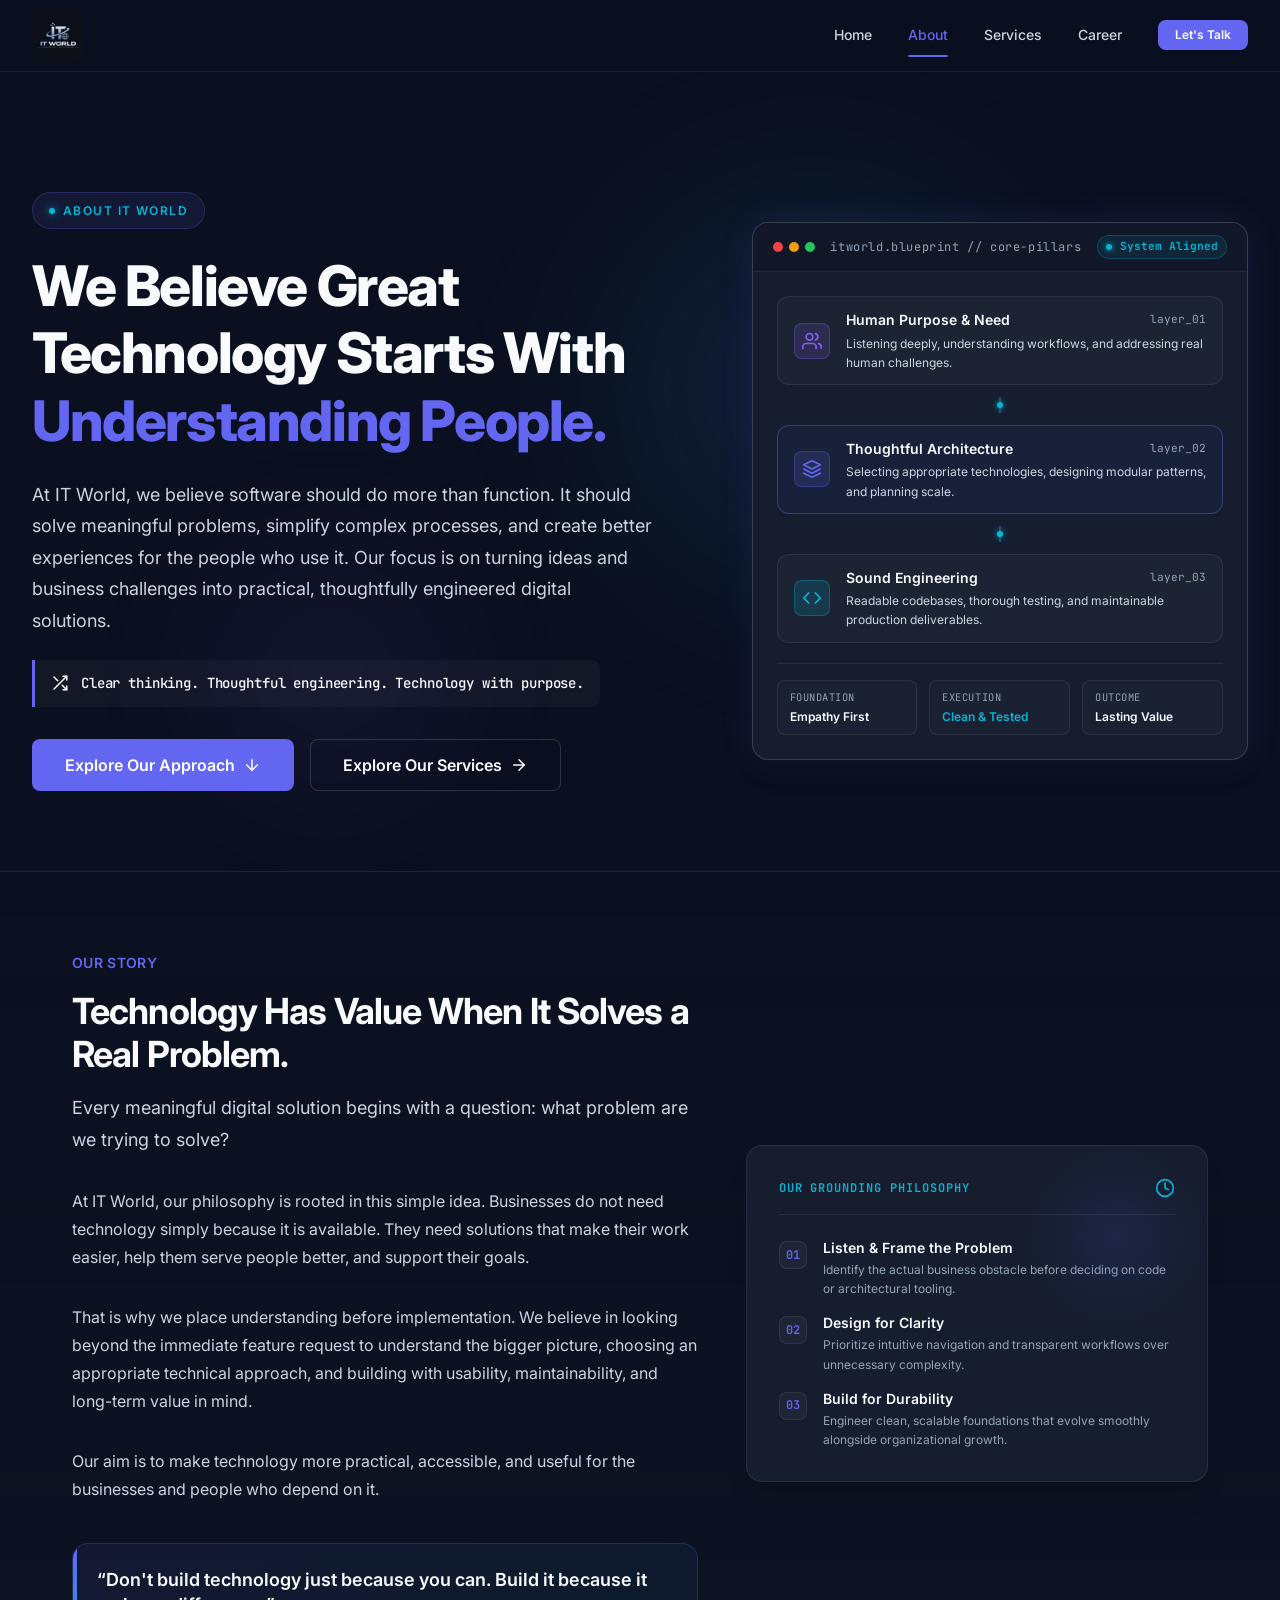
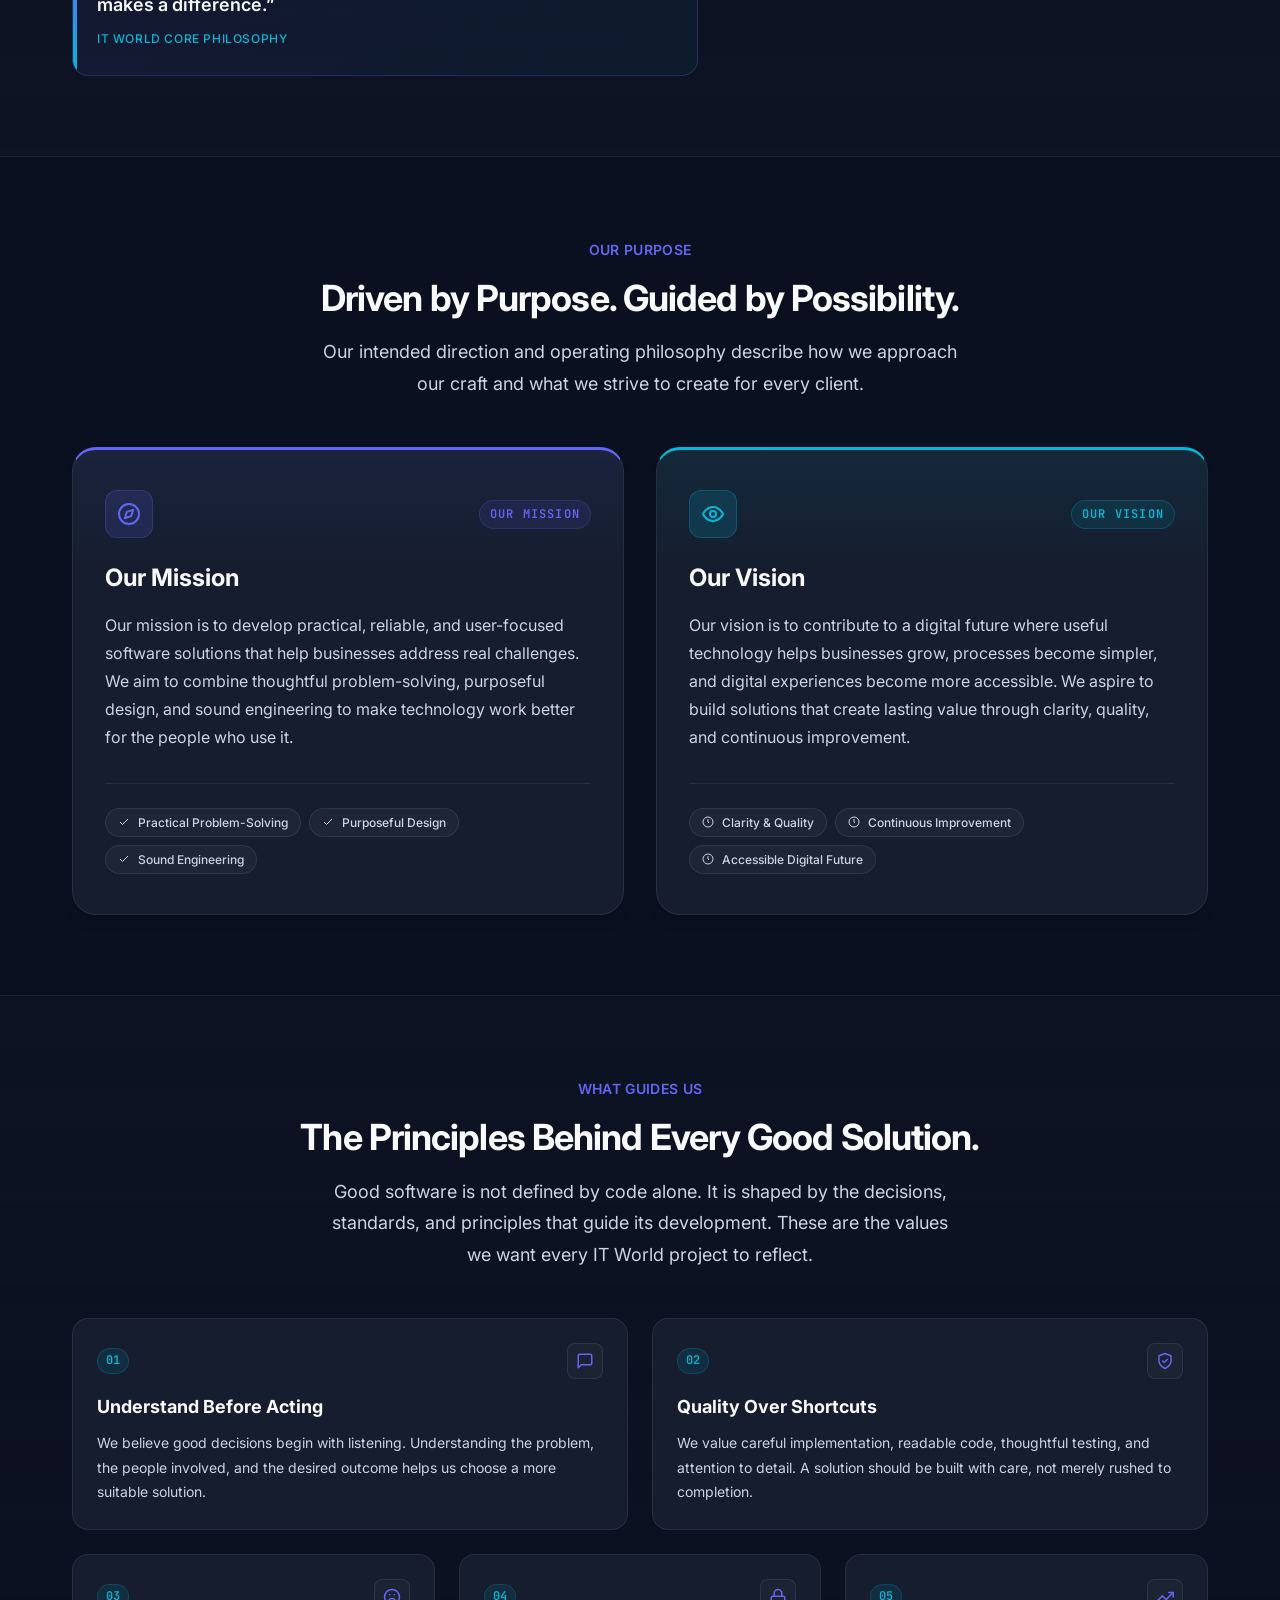
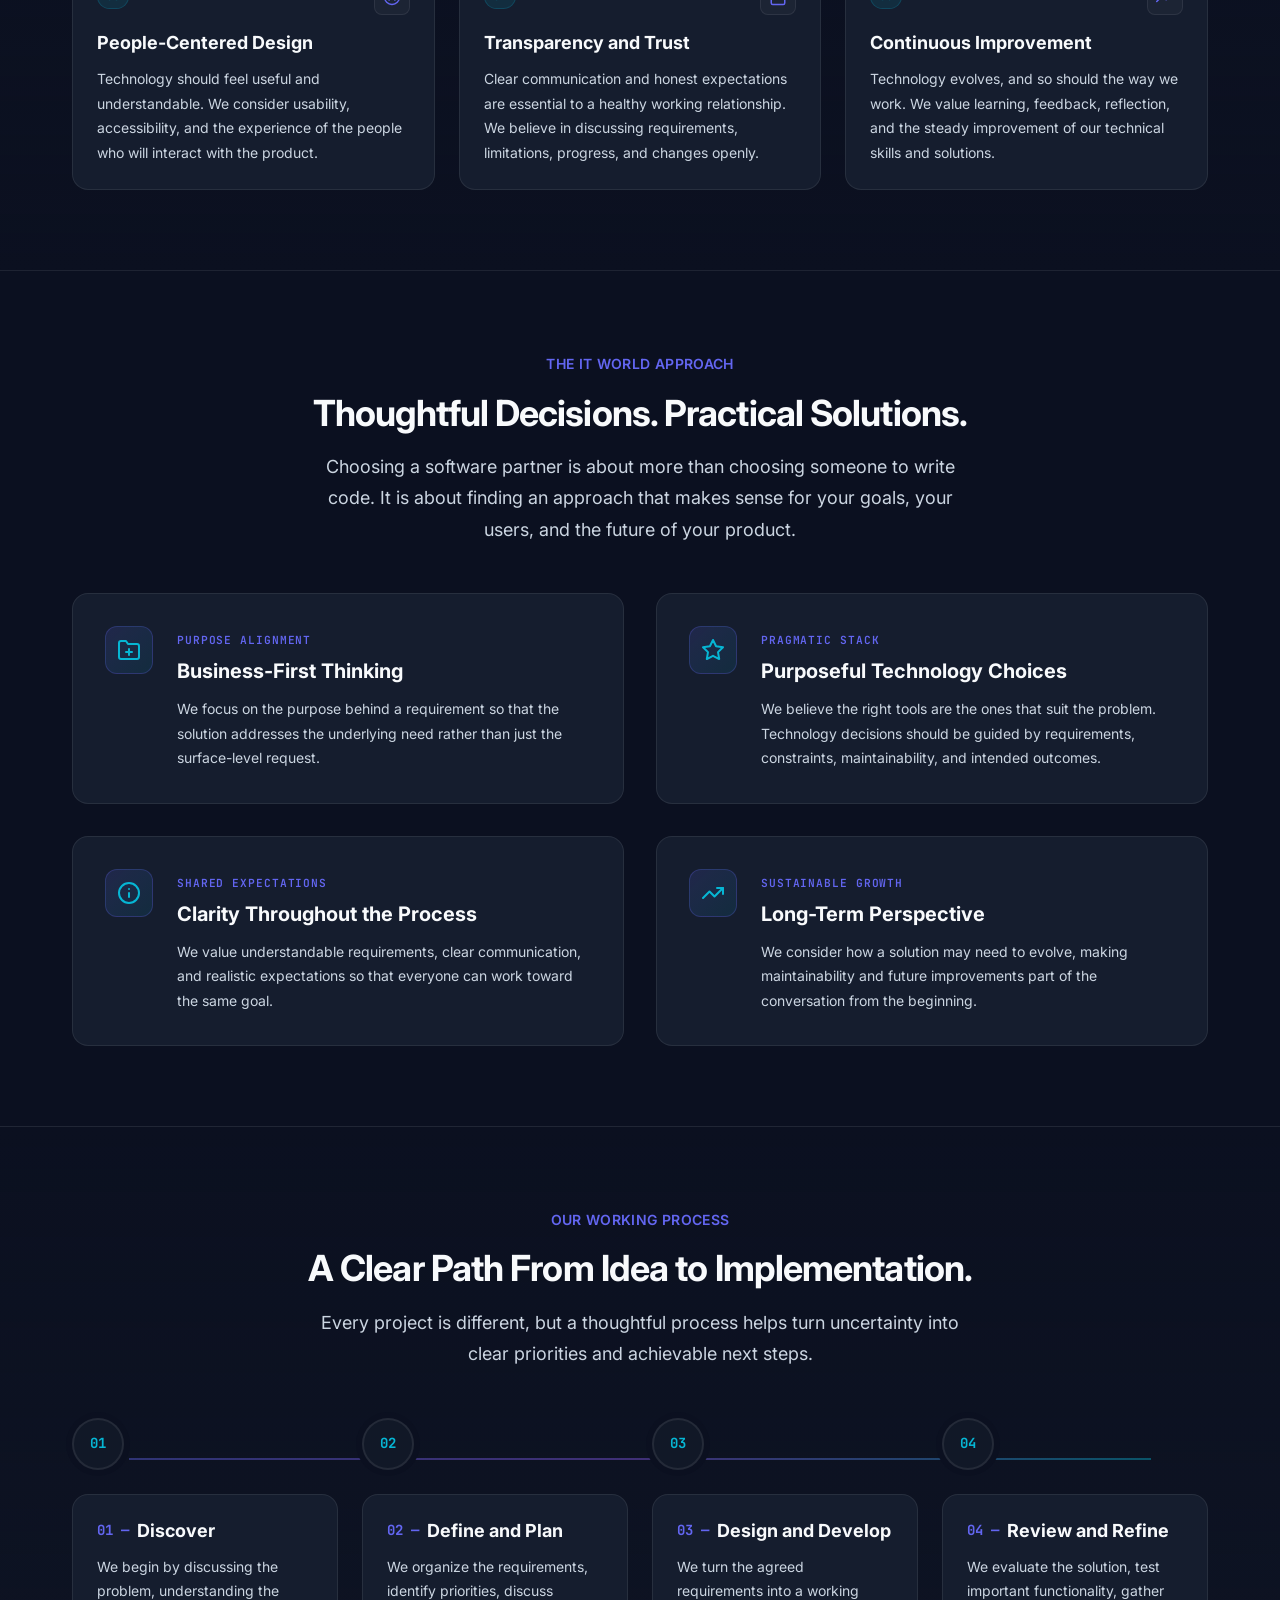
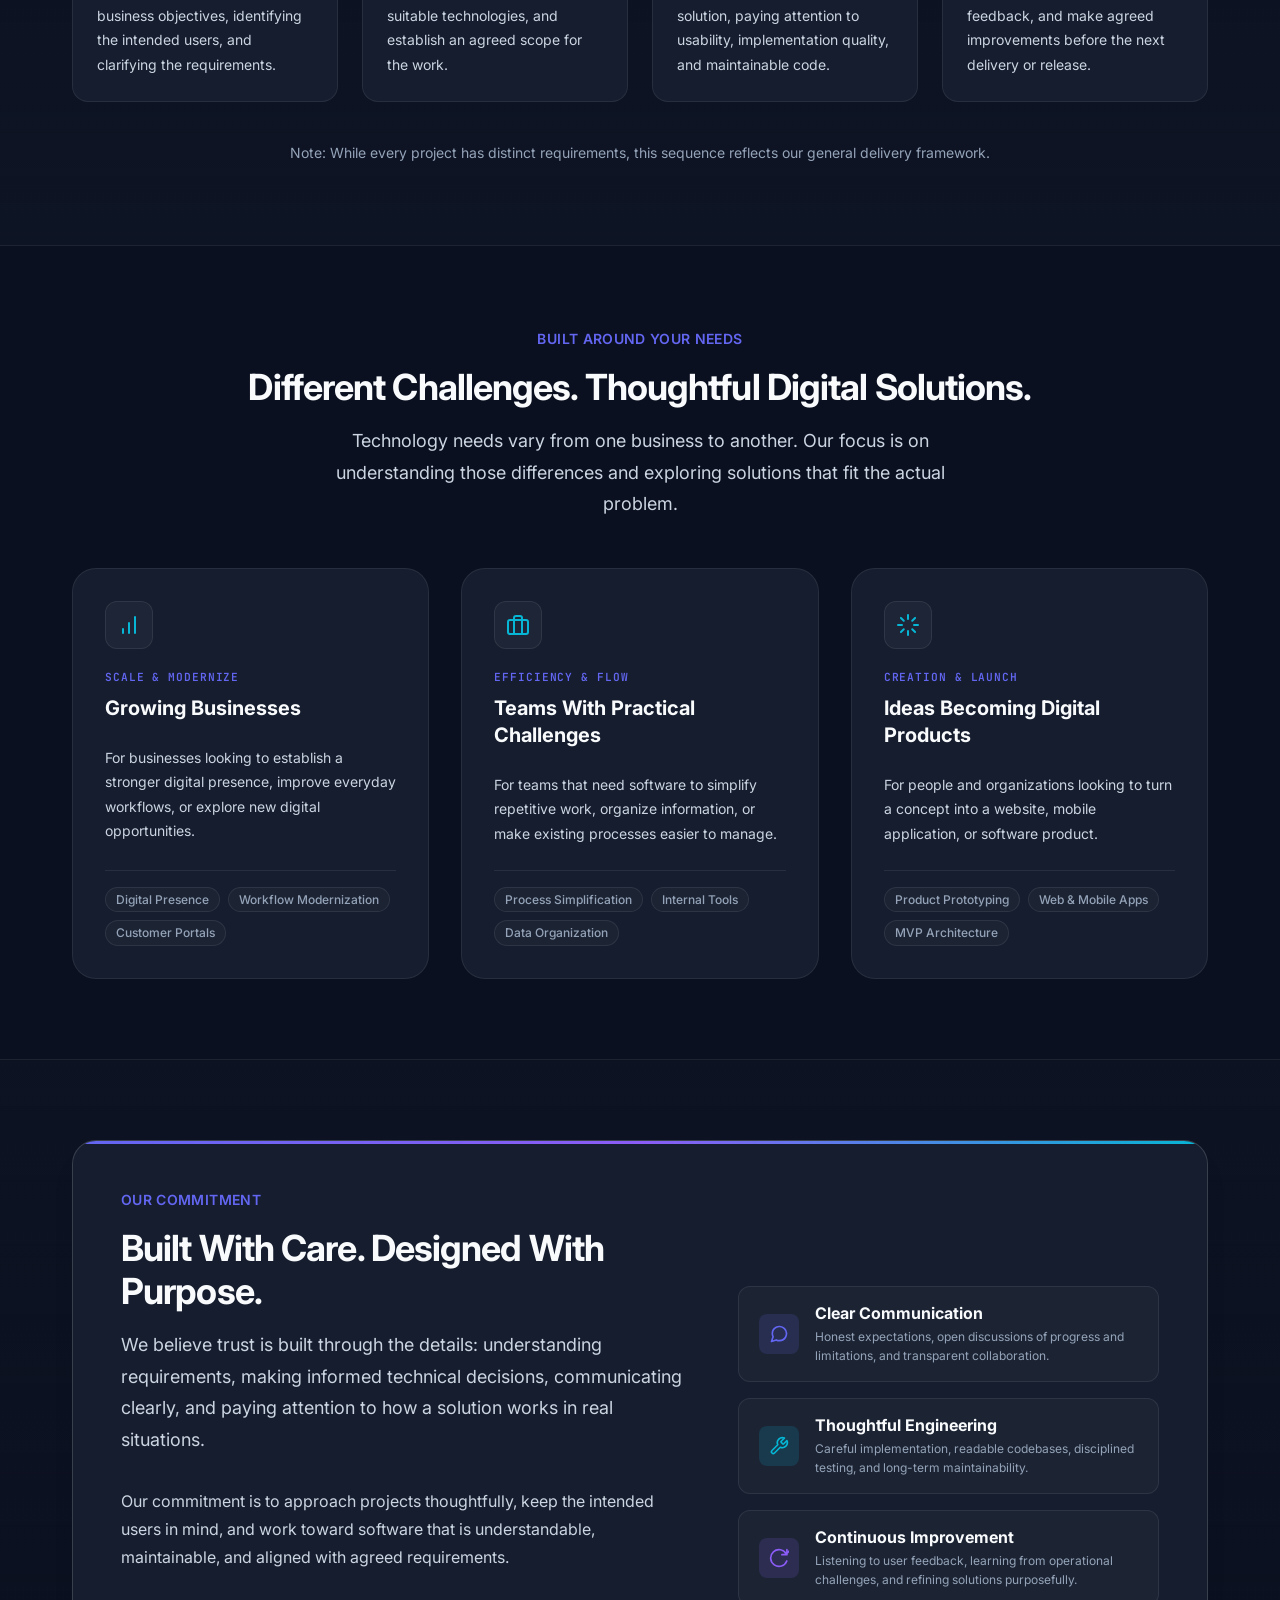
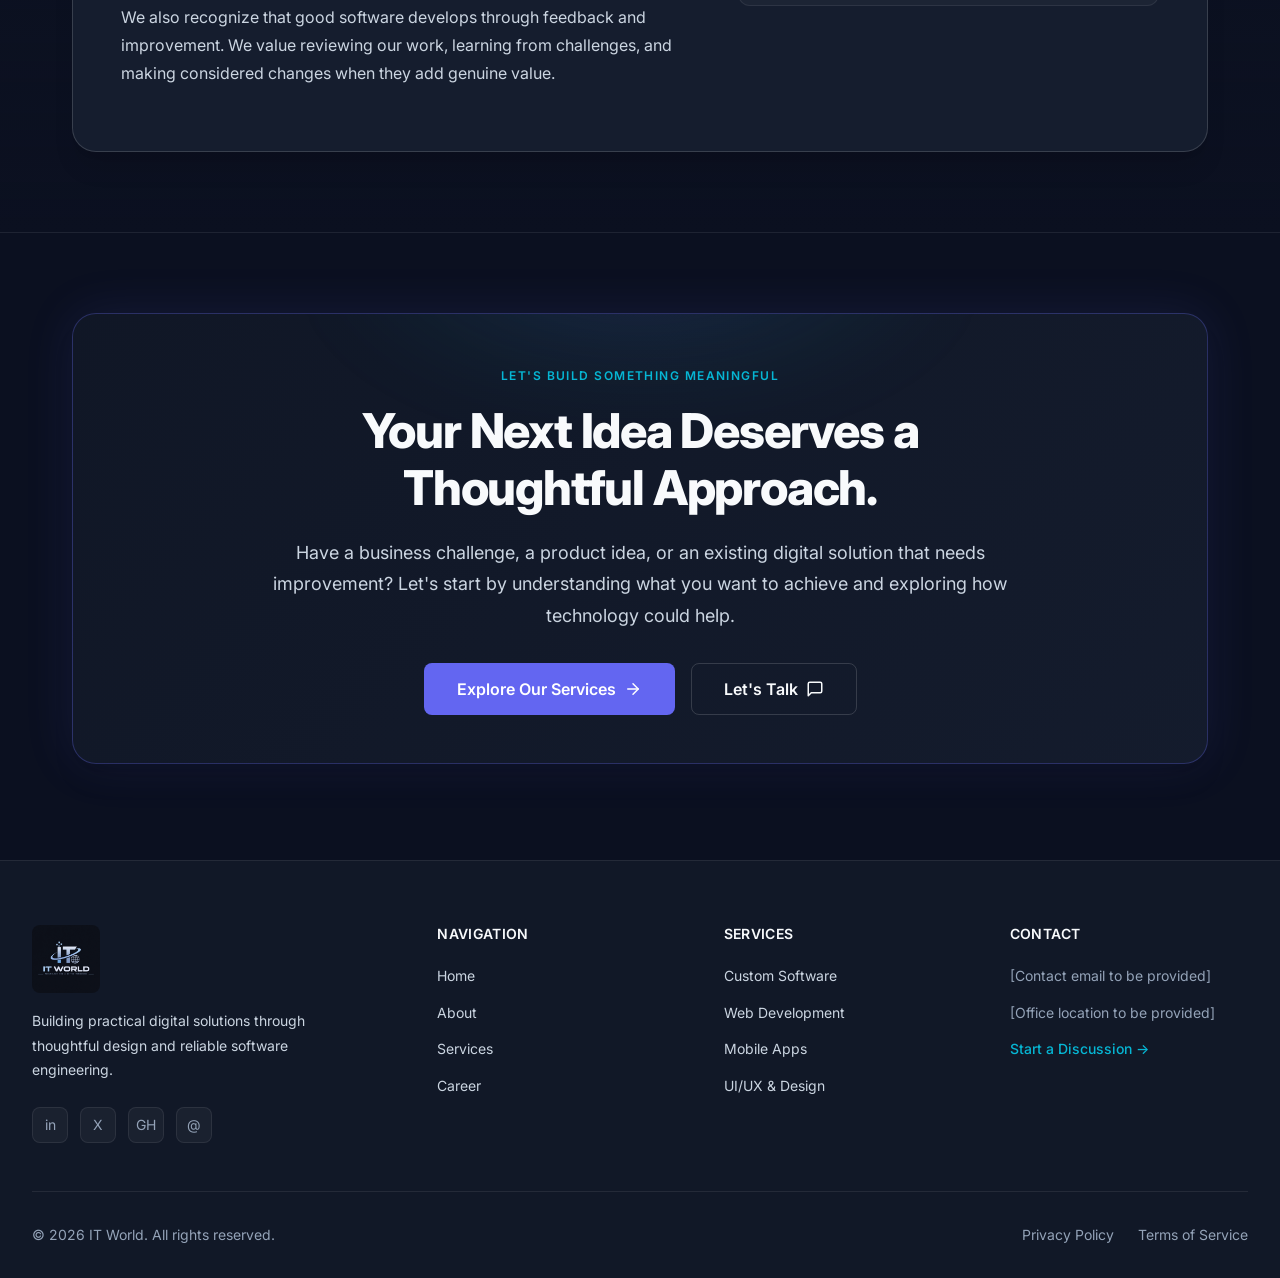
==== commit 30e04bab: "name change to IT World" ====
--- a/pages/about.html
+++ b/pages/about.html
@@ -5,11 +5,18 @@
   <meta charset="UTF-8">
   <meta name="viewport" content="width=device-width, initial-scale=1.0">
   <meta name="description"
-    content="Learn about AcroTech Software Solutions, our approach to software development, our values, and our commitment to building practical digital solutions.">
-  <title>About Us | AcroTech Software Solutions</title>
+    content="Learn about IT World, our approach to software development, our values, and our commitment to building practical digital solutions.">
+  <title>About Us | IT World</title>
+
+  <!-- Open Graph / Social Sharing -->
+  <meta property="og:title" content="About Us | IT World">
+  <meta property="og:description" content="Learn about IT World, our approach to software development, our values, and our commitment to building practical digital solutions.">
+  <meta property="og:type" content="website">
+  <meta property="og:image" content="../assets/logos/logo.png">
+  <meta property="og:site_name" content="IT World">
 
   <!-- Favicon References -->
-  <link rel="icon" type="image/png" href="../assets/logos/logo.png">
+  <link rel="icon" type="image/png" href="../assets/logos/favicon.png">
   <link rel="apple-touch-icon" href="../assets/logos/logo.png">
 
   <!-- Google Fonts -->
@@ -38,13 +45,13 @@
       <div class="header-inner">
 
         <!-- Logo -->
-        <a href="../index.html" class="site-logo" aria-label="AcroTech Software Solutions — Home">
-          <img src="../assets/logos/logo.png" alt="AcroTech Software Solutions" class="site-logo-img">
+        <a href="../index.html" class="site-logo" aria-label="IT World — Home">
+          <img src="../assets/logos/logo.png" alt="IT World" class="site-logo-img">
           <span class="site-logo-fallback">
-            <span class="logo-icon" aria-hidden="true">A</span>
+            <span class="logo-icon" aria-hidden="true">IT</span>
             <span class="site-logo-text">
-              <span class="site-logo-name">AcroTech</span>
-              <span class="site-logo-sub">Software Solutions</span>
+              <span class="site-logo-name">IT World</span>
+              <span class="site-logo-sub">Software &amp; Digital Solutions</span>
             </span>
           </span>
         </a>
@@ -98,7 +105,7 @@
             <div class="about-hero-content">
               <div class="hero-eyebrow">
                 <span class="hero-eyebrow-dot" aria-hidden="true"></span>
-                <span>ABOUT ACROTECH</span>
+                <span>ABOUT IT WORLD</span>
               </div>
 
               <h1 class="about-hero-title">
@@ -106,7 +113,7 @@
               </h1>
 
               <p class="about-hero-lead">
-                At AcroTech Software Solutions, we believe software should do more than function. It should solve
+                At IT World, we believe software should do more than function. It should solve
                 meaningful problems, simplify complex processes, and create better experiences for the people who use
                 it. Our focus is on turning ideas and business challenges into practical, thoughtfully engineered digital
                 solutions.
@@ -153,7 +160,7 @@
                     <span class="blueprint-dot blueprint-dot-yellow"></span>
                     <span class="blueprint-dot blueprint-dot-green"></span>
                   </div>
-                  <span class="blueprint-title">acrotech.blueprint // core-pillars</span>
+                  <span class="blueprint-title">itworld.blueprint // core-pillars</span>
                   <div class="blueprint-badge">
                     <span class="blueprint-pulse"></span>
                     <span>System Aligned</span>
@@ -274,7 +281,7 @@
               </p>
 
               <p class="story-body">
-                At AcroTech Software Solutions, our philosophy is rooted in this simple idea. Businesses do not need
+                At IT World, our philosophy is rooted in this simple idea. Businesses do not need
                 technology simply because it is available. They need solutions that make their work easier, help them
                 serve people better, and support their goals.
               </p>
@@ -295,7 +302,7 @@
                 <p class="story-quote-text">
                   &ldquo;Don't build technology just because you can. Build it because it makes a difference.&rdquo;
                 </p>
-                <span class="story-quote-attribution">AcroTech Core Philosophy</span>
+                <span class="story-quote-attribution">IT World Core Philosophy</span>
               </div>
             </div>
 
@@ -454,7 +461,7 @@
             <h2 class="section-title">The Principles Behind Every Good Solution.</h2>
             <p class="section-subtitle">
               Good software is not defined by code alone. It is shaped by the decisions, standards, and principles that
-              guide its development. These are the values we want every AcroTech project to reflect.
+              guide its development. These are the values we want every IT World project to reflect.
             </p>
           </div>
 
@@ -566,7 +573,7 @@
       <section class="approach-section" id="acrotech-approach">
         <div class="container">
           <div class="section-header-center">
-            <span class="section-label">THE ACROTECH APPROACH</span>
+            <span class="section-label">THE IT WORLD APPROACH</span>
             <h2 class="section-title">Thoughtful Decisions. Practical Solutions.</h2>
             <p class="section-subtitle">
               Choosing a software partner is about more than choosing someone to write code. It is about finding an
@@ -982,13 +989,13 @@
 
           <!-- Brand Column -->
           <div class="footer-brand">
-            <a href="../index.html" class="site-logo" aria-label="AcroTech Software Solutions — Home">
-              <img src="../assets/logos/logo.png" alt="AcroTech Software Solutions" class="site-logo-img">
+            <a href="../index.html" class="site-logo" aria-label="IT World — Home">
+              <img src="../assets/logos/logo.png" alt="IT World" class="site-logo-img">
               <span class="site-logo-fallback">
-                <span class="logo-icon" aria-hidden="true">A</span>
+                <span class="logo-icon" aria-hidden="true">IT</span>
                 <span class="site-logo-text">
-                  <span class="site-logo-name">AcroTech</span>
-                  <span class="site-logo-sub">Software Solutions</span>
+                  <span class="site-logo-name">IT World</span>
+                  <span class="site-logo-sub">Software &amp; Digital Solutions</span>
                 </span>
               </span>
             </a>
@@ -1040,7 +1047,7 @@
 
         <!-- Footer Bottom -->
         <div class="footer-bottom">
-          <p class="footer-copyright">&copy; <span class="js-current-year">2026</span> AcroTech Software Solutions. All
+          <p class="footer-copyright">&copy; <span class="js-current-year">2026</span> IT World. All
             rights reserved.</p>
           <div class="footer-legal">
             <a href="#" class="footer-legal-link">Privacy Policy</a>
--- a/css/pages/about.css
+++ b/css/pages/about.css
@@ -1,5 +1,5 @@
 /* ============================================
-   AcroTech Software Solutions — About Page Styles
+   IT World — About Page Styles
    Phase 3 Implementation
    ============================================ */
 
